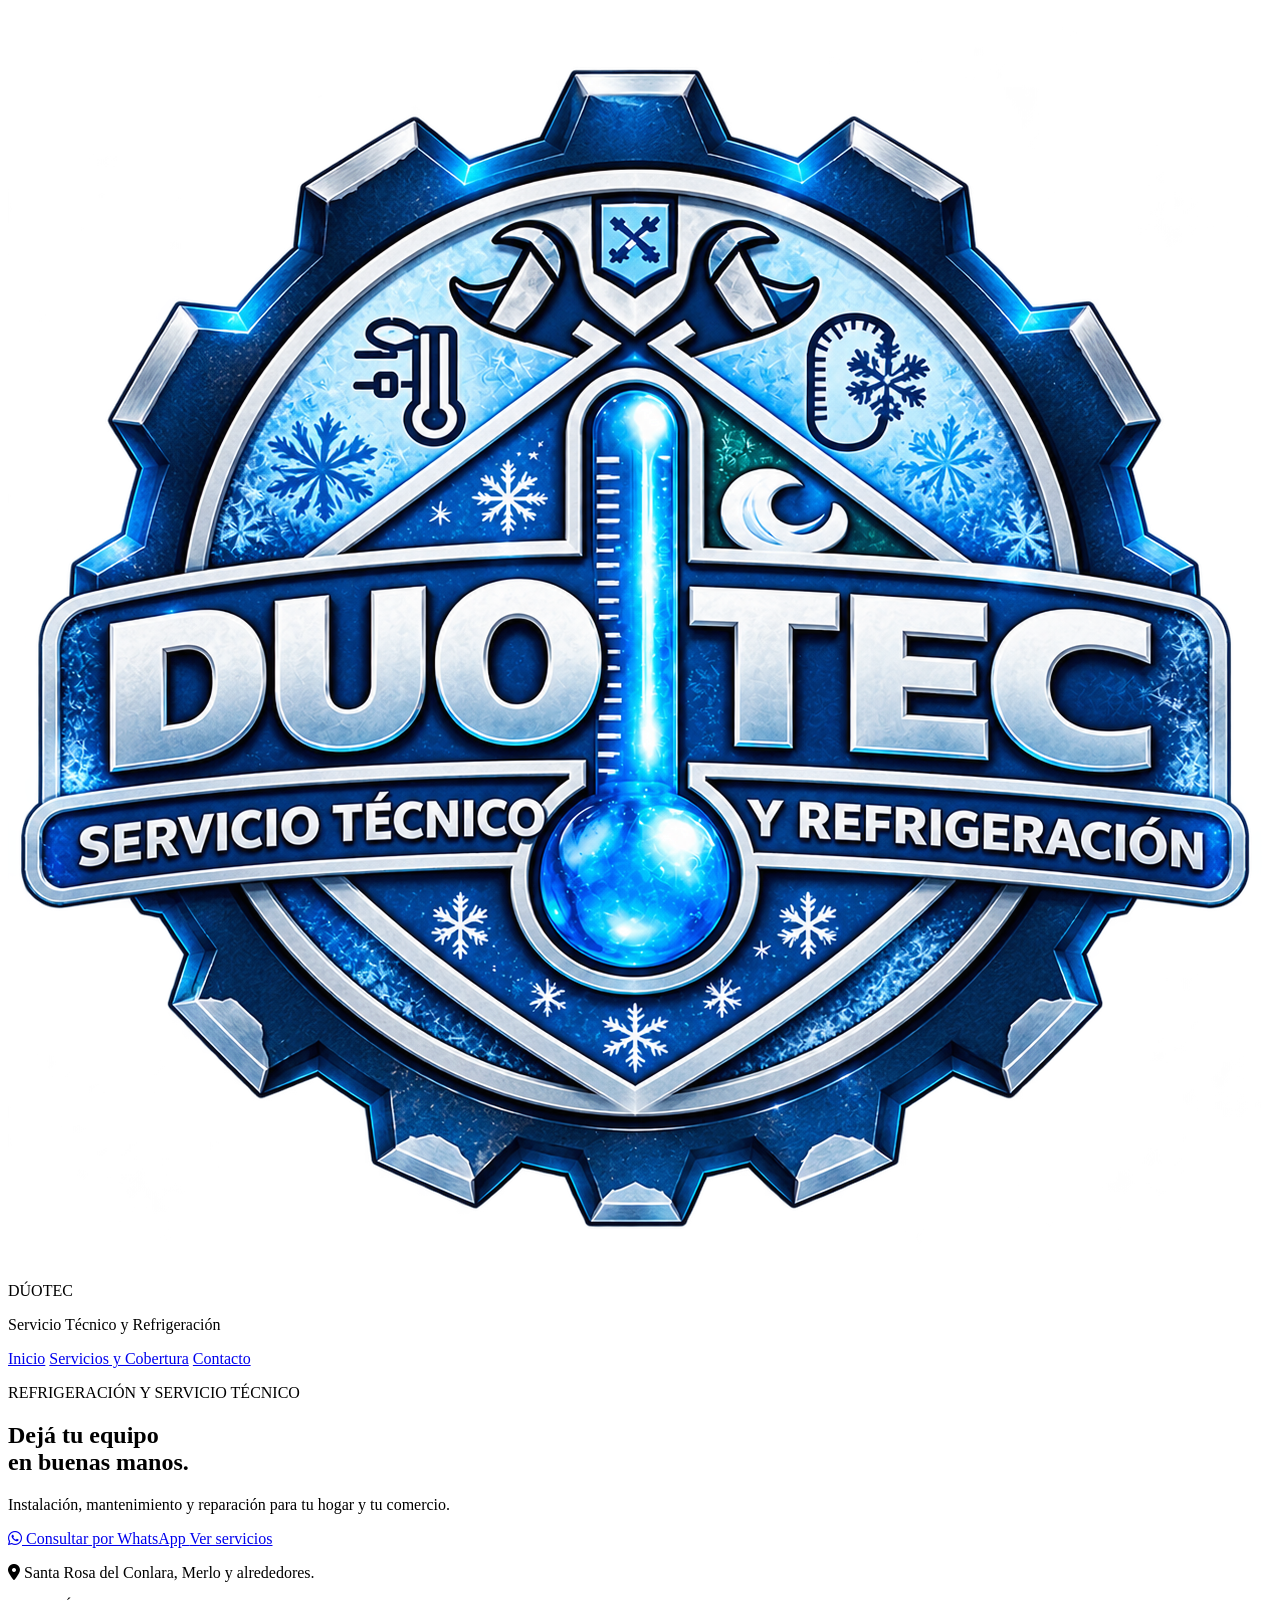
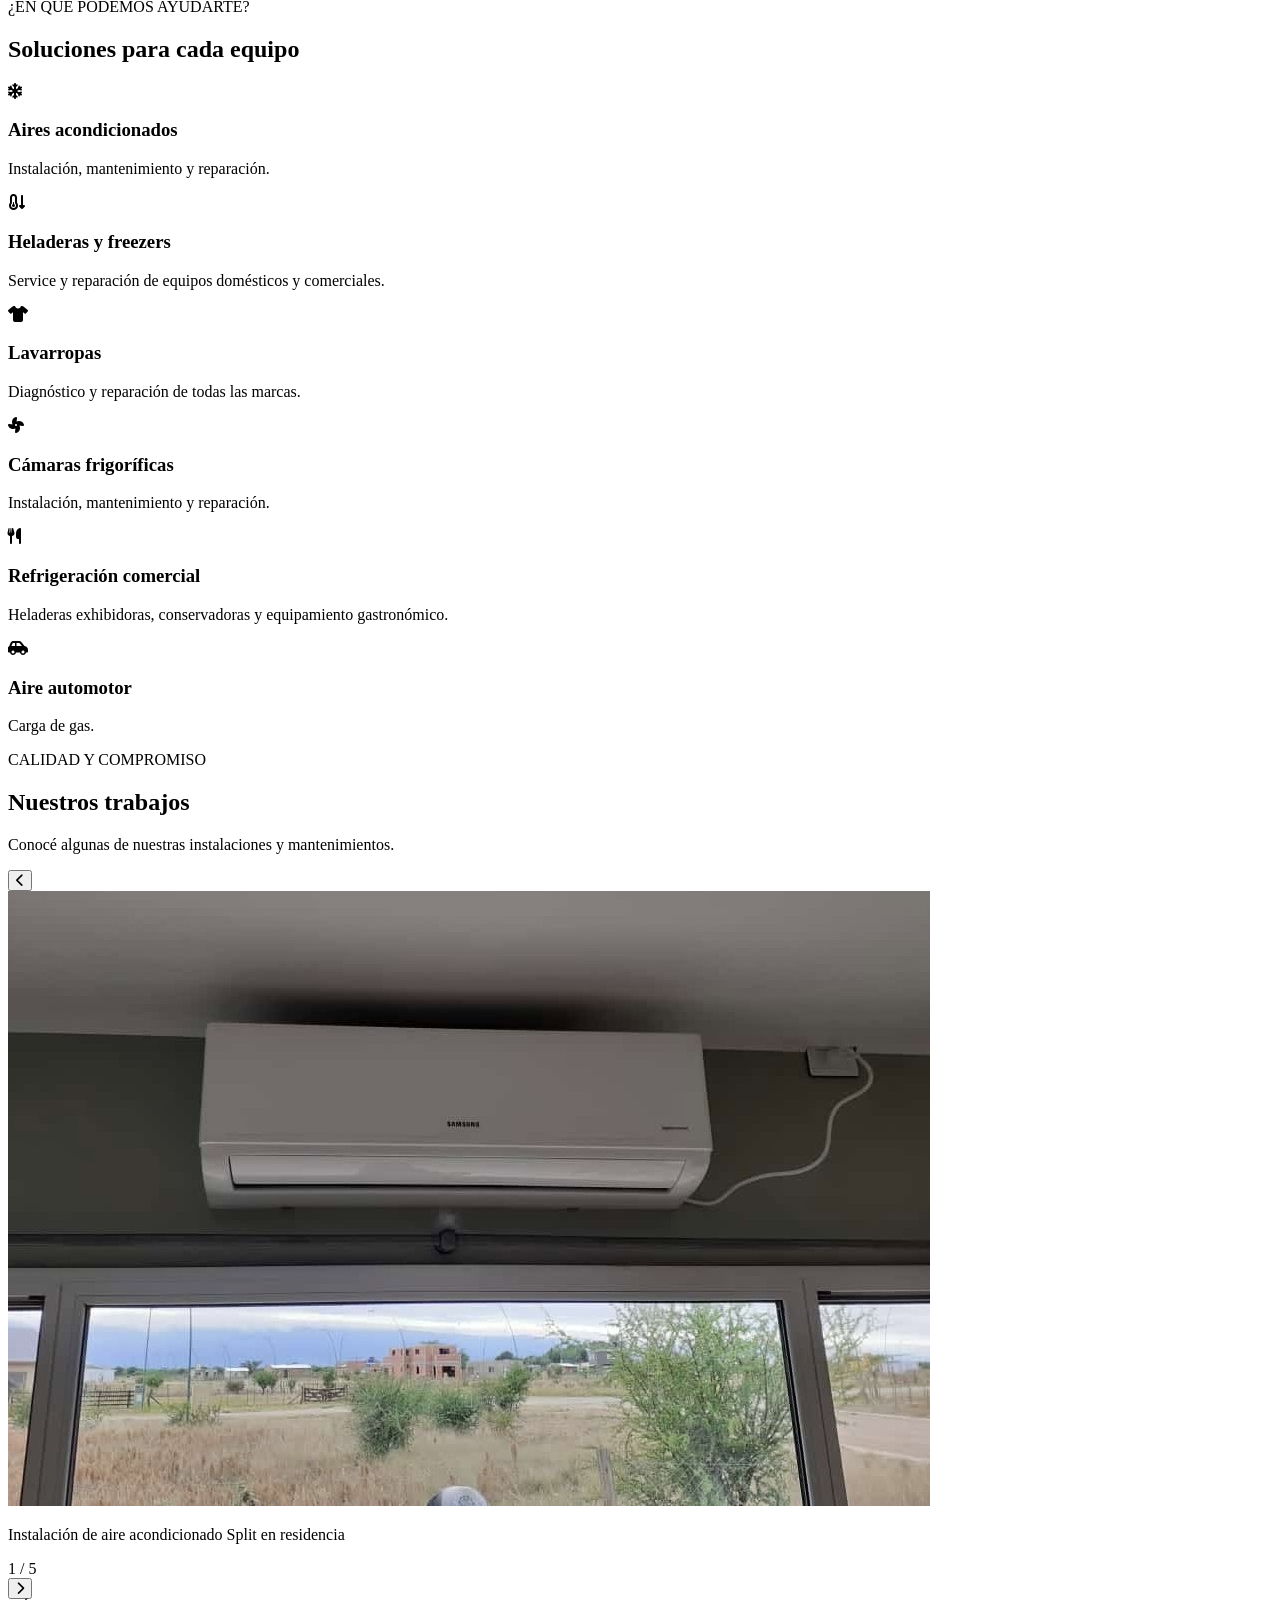
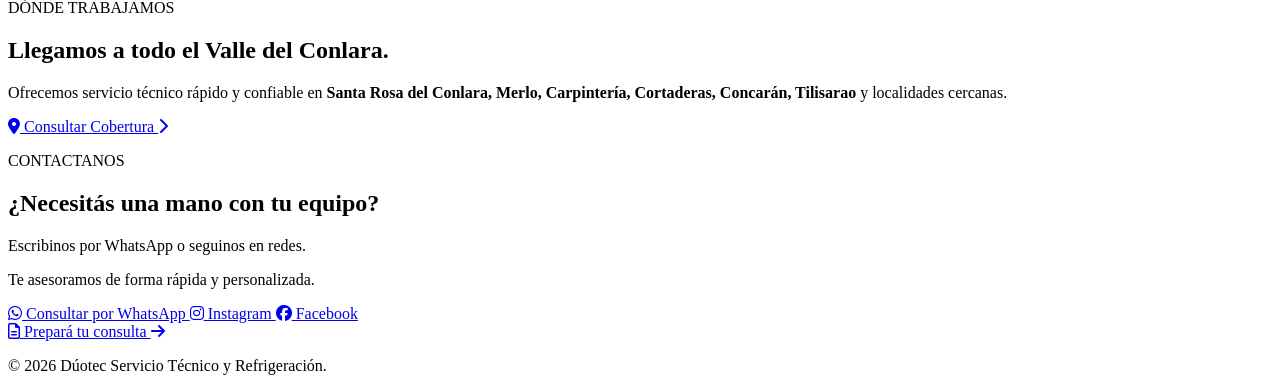
==== html/index.html @ f8a38fab "Finalizamos el css de la página de contacto.html, quedan detalles en el html e implementacion de lin" ====
<!doctype html>
<html lang="es">
  <head>
    <meta charset="UTF-8" />
    <meta name="viewport" content="width=device-width, initial-scale=1.0" />
    <title>Dúotec | Servicio Técnico y Refrigeración</title>
    <link rel="icon" type="image/png" href="../imagenes/logoSimplificado.png" />

    <link rel="preconnect" href="https://fonts.googleapis.com" />
    <link rel="preconnect" href="https://fonts.gstatic.com" crossorigin />

    <link
      href="https://fonts.googleapis.com/css2?family=Montserrat:wght@600;700&display=swap"
      rel="stylesheet"
    />

    <link rel="stylesheet" href="../CSS/estilos.css" />

    <link
      rel="stylesheet"
      href="https://cdnjs.cloudflare.com/ajax/libs/font-awesome/6.7.2/css/all.min.css"
    />
  </head>

  <body>
    <header>
      <div class="contenedorHeaderPrincipal">
        <img
          src="../imagenes/logoDuoTec.png"
          alt="Logo Dúo Tec"
          id="fotoLogo"
        />
        <div class="contenedorTitulo">
          <p class="tituloDuo">DÚOTEC</p>
          <p class="subtitulo">Servicio Técnico y Refrigeración</p>
        </div>
      </div>

      <nav class="links">
        <a href="index.html" class="activo" aria-current="page">Inicio</a>
        <a href="servicios.html">Servicios y Cobertura</a>
        <a href="contacto.html">Contacto</a>
      </nav>
    </header>

    <main>
      <section class="presentacion">
        <div class="contenedor">
          <div class="textoPresentacion">
            <p class="refSer">REFRIGERACIÓN Y SERVICIO TÉCNICO</p>
            <h1>
              Dejá tu equipo <br />
              en buenas manos.
            </h1>
            <p class="infoChica">
              Instalación, mantenimiento y reparación para tu hogar y tu
              comercio.
            </p>
          </div>

          <div class="botonesConsultas">
            <a
              href="https://wa.me/5492664207109"
              id="consultarWhatsapp"
              target="_blank"
              rel="noopener noreferrer"
              class="btnWhats"
            >
              <i class="fa-brands fa-whatsapp" aria-hidden="true"></i>
              Consultar por WhatsApp
            </a>

            <a href="servicios.html" id="verServicios">Ver servicios</a>
          </div>

          <p class="ubik">
            <i class="fa-solid fa-location-dot" aria-hidden="true"></i>
            Santa Rosa del Conlara, Merlo y alrededores.
          </p>
        </div>
      </section>

      <section class="servicios">
        <div class="textosSeccion2">
          <p class="infoChica">¿EN QUÉ PODEMOS AYUDARTE?</p>
          <h2 class="textoPrincipal">Soluciones para cada equipo</h2>
        </div>

        <div class="contenedorSoluciones">
          <div class="tarjetaServicio">
            <div class="icono">
              <i class="fa-solid fa-snowflake" aria-hidden="true"></i>
            </div>
            <h3>Aires acondicionados</h3>
            <p>Instalación, mantenimiento y reparación.</p>
          </div>

          <div class="tarjetaServicio">
            <div class="icono">
              <i
                class="fa-solid fa-temperature-arrow-down"
                aria-hidden="true"
              ></i>
            </div>
            <h3>Heladeras y freezers</h3>
            <p>Service y reparación de equipos domésticos y comerciales.</p>
          </div>

          <div class="tarjetaServicio">
            <div class="icono">
              <i class="fa-solid fa-shirt" aria-hidden="true"></i>
            </div>
            <h3>Lavarropas</h3>
            <p>Diagnóstico y reparación de todas las marcas.</p>
          </div>

          <div class="tarjetaServicio">
            <div class="icono">
              <i class="fa-solid fa-fan" aria-hidden="true"></i>
            </div>
            <h3>Cámaras frigoríficas</h3>
            <p>Instalación, mantenimiento y reparación.</p>
          </div>

          <div class="tarjetaServicio">
            <div class="icono">
              <i class="fa-solid fa-utensils" aria-hidden="true"></i>
            </div>
            <h3>Refrigeración comercial</h3>
            <p>
              Heladeras exhibidoras, conservadoras y equipamiento gastronómico.
            </p>
          </div>

          <div class="tarjetaServicio">
            <div class="icono">
              <i class="fa-solid fa-car-side" aria-hidden="true"></i>
            </div>
            <h3>Aire automotor</h3>
            <p>Carga de gas.</p>
          </div>
        </div>
      </section>

      <section class="trabajos">
        <div class="contenedorSeccion3">
          <div class="textosSeccion3">
            <p class="p1s3">CALIDAD Y COMPROMISO</p>
            <h2>Nuestros trabajos</h2>
            <p>Conocé algunas de nuestras instalaciones y mantenimientos.</p>
          </div>

          <div class="carrusel">
            <button type="button" id="anterior">
              <i class="fa-solid fa-chevron-left" aria-hidden="true"></i>
            </button>

            <div class="visorCarrusel">
              <img
                id="imagenCarrusel"
                src="../imagenes/instalacionInterior6.jpg"
                alt="Aire acondicionado Samsung instalado sobre un ventanal."
              />
              <div class="infoCarrusel">
                <p id="descripcionCarrusel">
                  Instalación de aire acondicionado Split en residencia
                </p>
                <span id="contadorCarrusel">1 / 5</span>
              </div>
            </div>

            <button type="button" id="siguiente">
              <i class="fa-solid fa-chevron-right" aria-hidden="true"></i>
            </button>
          </div>
        </div>
      </section>

      <section class="cobertura">
        <div class="contenedorSeccion4">
          <div class="textosSeccion4">
            <span class="etiquetaCobertura">DÓNDE TRABAJAMOS</span>
            <h2>Llegamos a todo el Valle del Conlara.</h2>
            <p class="descripcionCobertura">
              Ofrecemos servicio técnico rápido y confiable en
              <strong>
                Santa Rosa del Conlara, Merlo, Carpintería, Cortaderas,
                Concarán, Tilisarao
              </strong>
              y localidades cercanas.
            </p>

            <div class="bloqueBoton">
              <a href="servicios.html" class="btnVerCobertura">
                <i
                  class="fa-solid fa-location-dot"
                  id="ubiCober"
                  aria-hidden="true"
                ></i>
                Consultar Cobertura
                <i
                  class="fa-solid fa-chevron-right"
                  id="flechaCober"
                  aria-hidden="true"
                ></i>
              </a>
            </div>
          </div>
        </div>
      </section>
    </main>

    <footer>
      <div class="contenedorFooter">
        <div class="textosFooter">
          <p id="contactanos">CONTACTANOS</p>
          <h2 class="txtPadre">¿Necesitás una mano con tu equipo?</h2>
          <p class="txt">Escribinos por WhatsApp o seguinos en redes.</p>
          <p class="txt">Te asesoramos de forma rápida y personalizada.</p>
        </div>

        <div class="contenedorLinks">
          <div class="contenedorBotones">
            <a
              href="https://wa.me/5492664207109"
              id="consultarWhatsappFooter"
              target="_blank"
              rel="noopener noreferrer"
            >
              <i class="fa-brands fa-whatsapp" aria-hidden="true"></i>
              Consultar por WhatsApp
            </a>

            <a
              href="https://www.instagram.com/duotec_serv.tec.refrig/"
              target="_blank"
              rel="noopener noreferrer"
              id="consultarInsta"
            >
              <i class="fa-brands fa-instagram" aria-hidden="true"></i>
              Instagram
            </a>

            <a
              href="https://www.facebook.com/profile.php?id=100093465604196"
              target="_blank"
              rel="noopener noreferrer"
              id="consultarFace"
            >
              <i class="fa-brands fa-facebook" aria-hidden="true"></i>
              Facebook
            </a>
          </div>

          <a href="contacto.html" id="prepararConsulta">
            <i class="fa-regular fa-file-lines" aria-hidden="true"></i>
            Prepará tu consulta
            <i
              class="fa-solid fa-arrow-right"
              id="flecha"
              aria-hidden="true"
            ></i>
          </a>
        </div>
      </div>

      <div class="pieFooter">
        <p>© 2026 Dúotec Servicio Técnico y Refrigeración.</p>
      </div>
    </footer>
  </body>
</html>
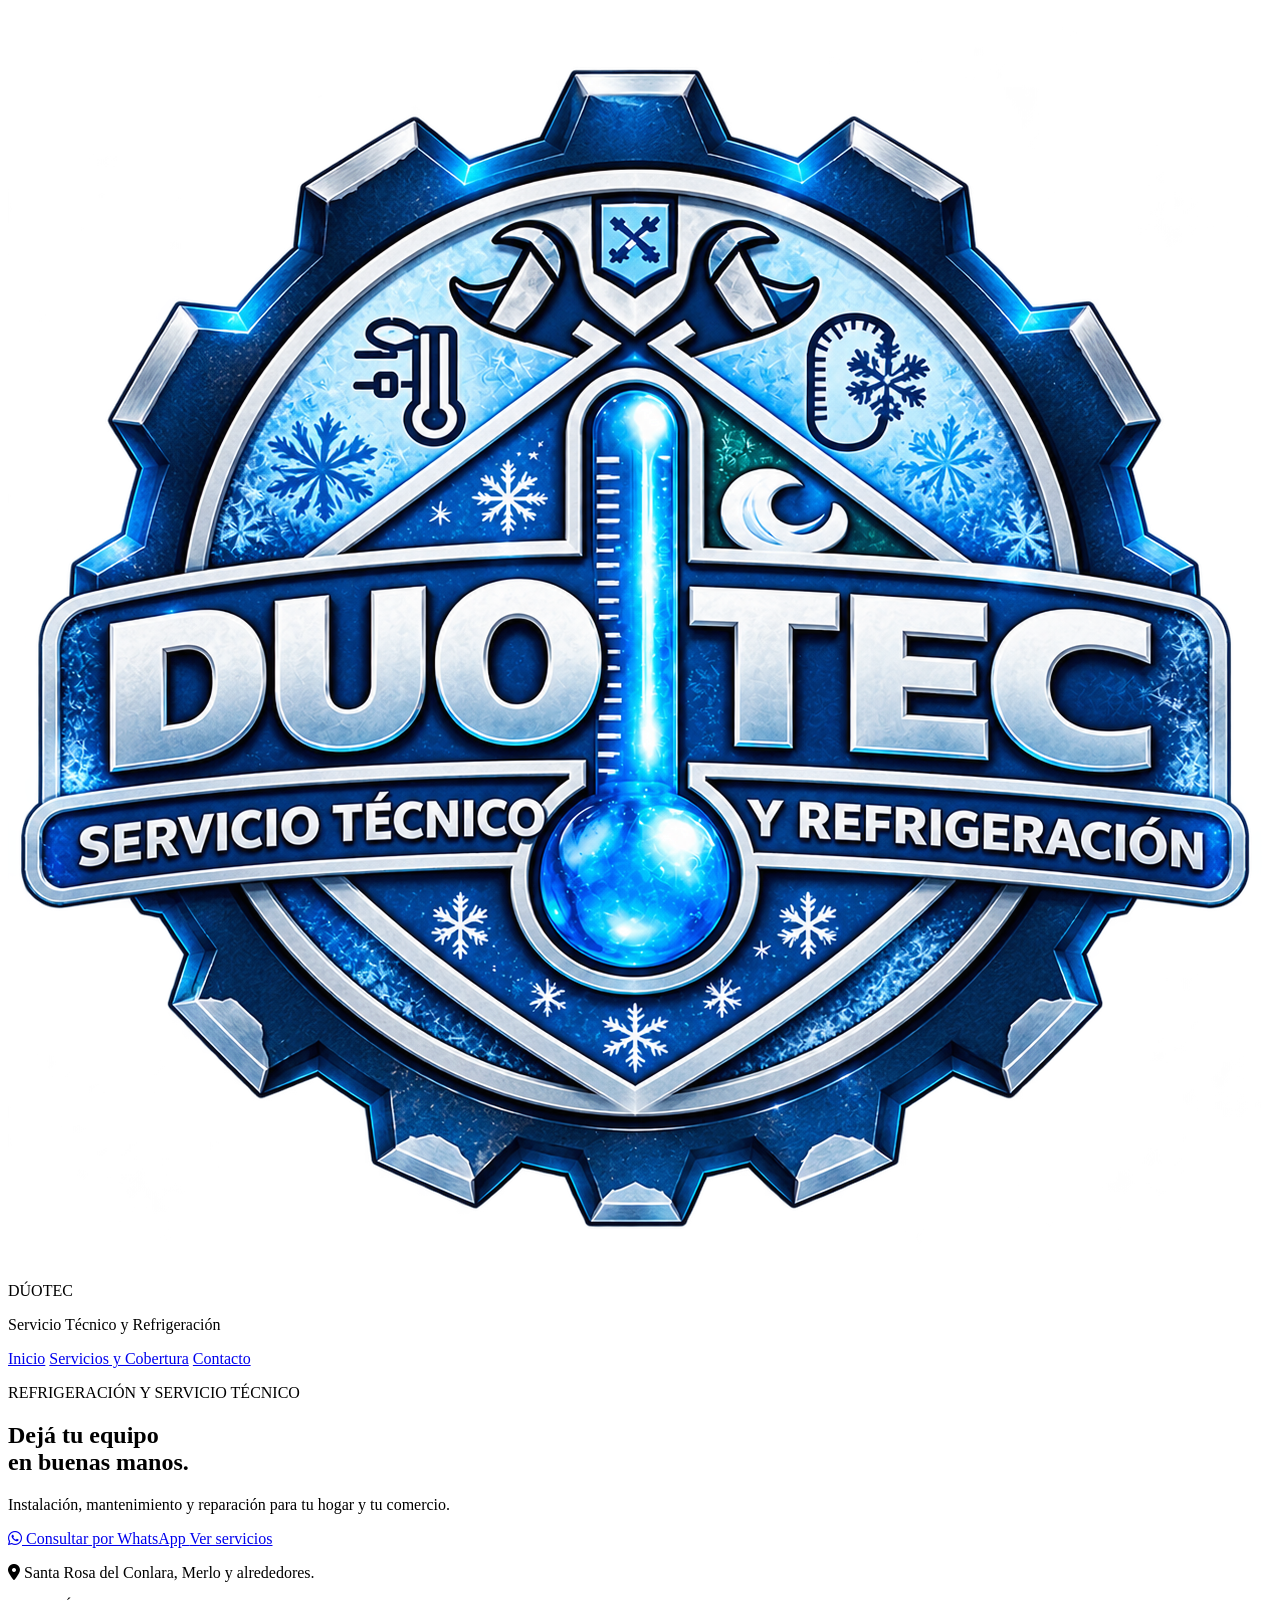
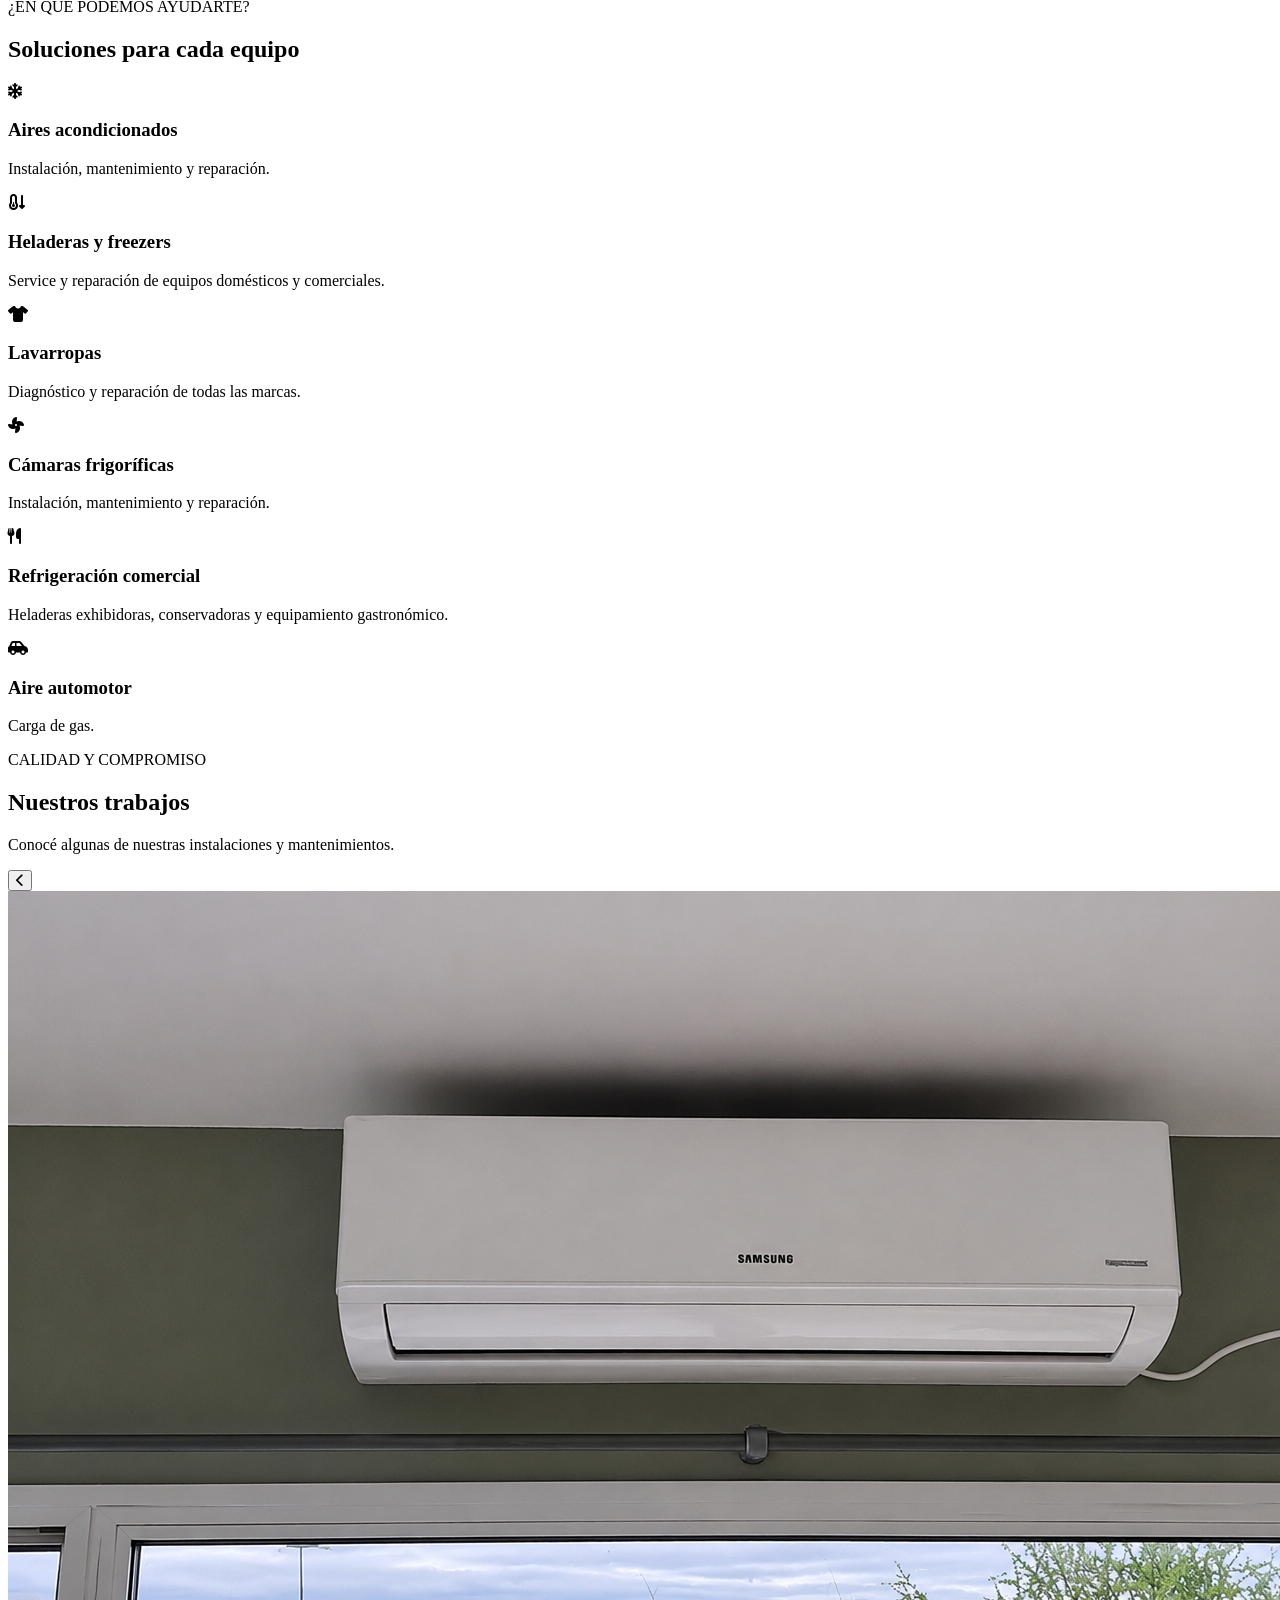
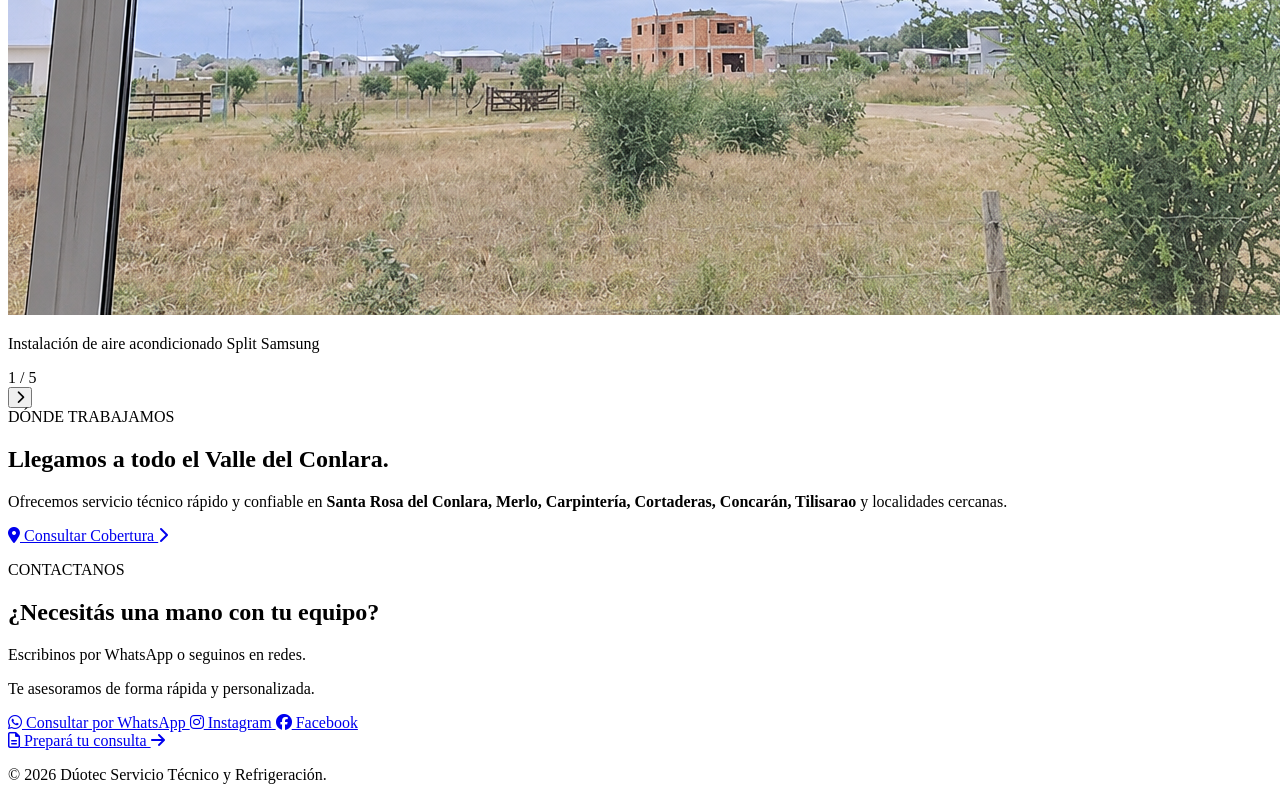
==== commit c2c579be: "Creamos js para el carrusel haciendolo funcional, aun sin transiciones y agregamos/borramos fotos pa" ====
--- a/html/index.html
+++ b/html/index.html
@@ -20,6 +20,7 @@
       rel="stylesheet"
       href="https://cdnjs.cloudflare.com/ajax/libs/font-awesome/6.7.2/css/all.min.css"
     />
+    <script src="../js/carrusel.js" defer></script>
   </head>
 
   <body>
@@ -158,7 +159,7 @@
             <div class="visorCarrusel">
               <img
                 id="imagenCarrusel"
-                src="../imagenes/instalacionInterior6.jpg"
+                src="../imagenes/carrusel1.png"
                 alt="Aire acondicionado Samsung instalado sobre un ventanal."
               />
               <div class="infoCarrusel">
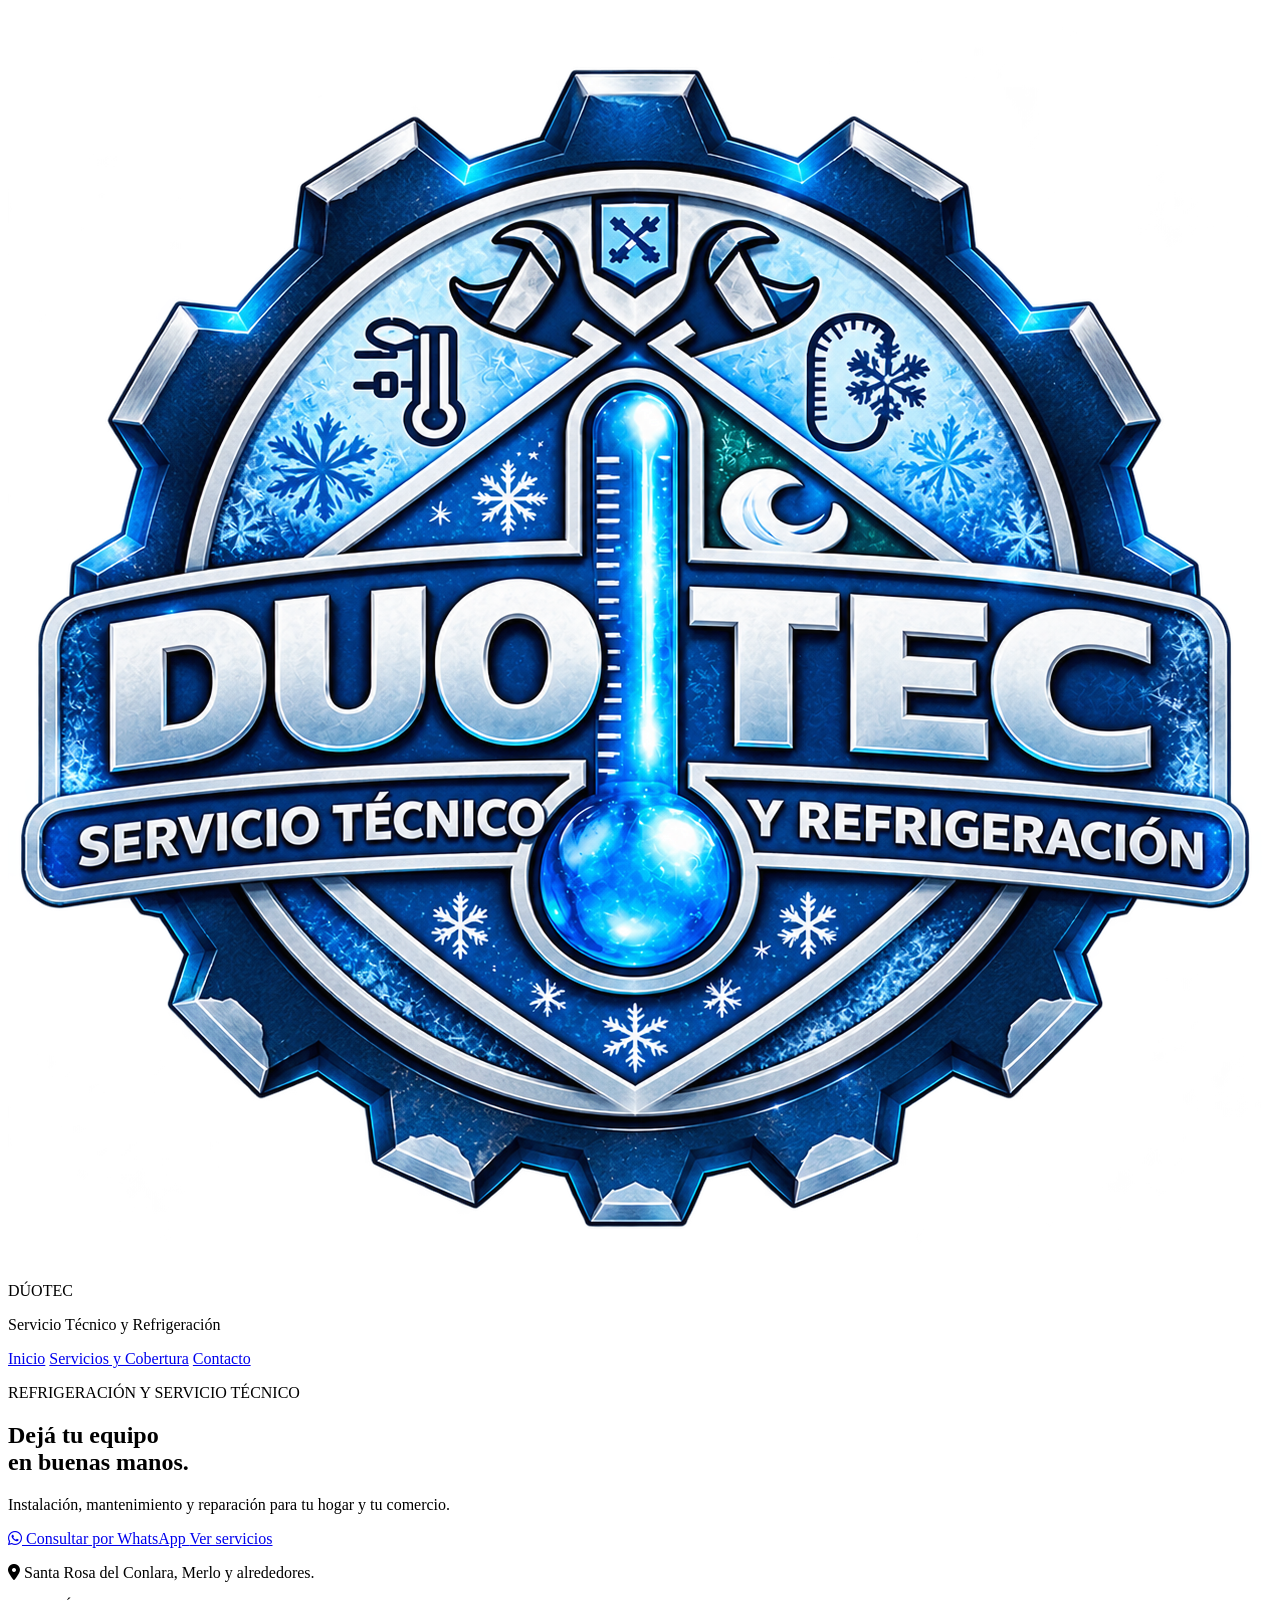
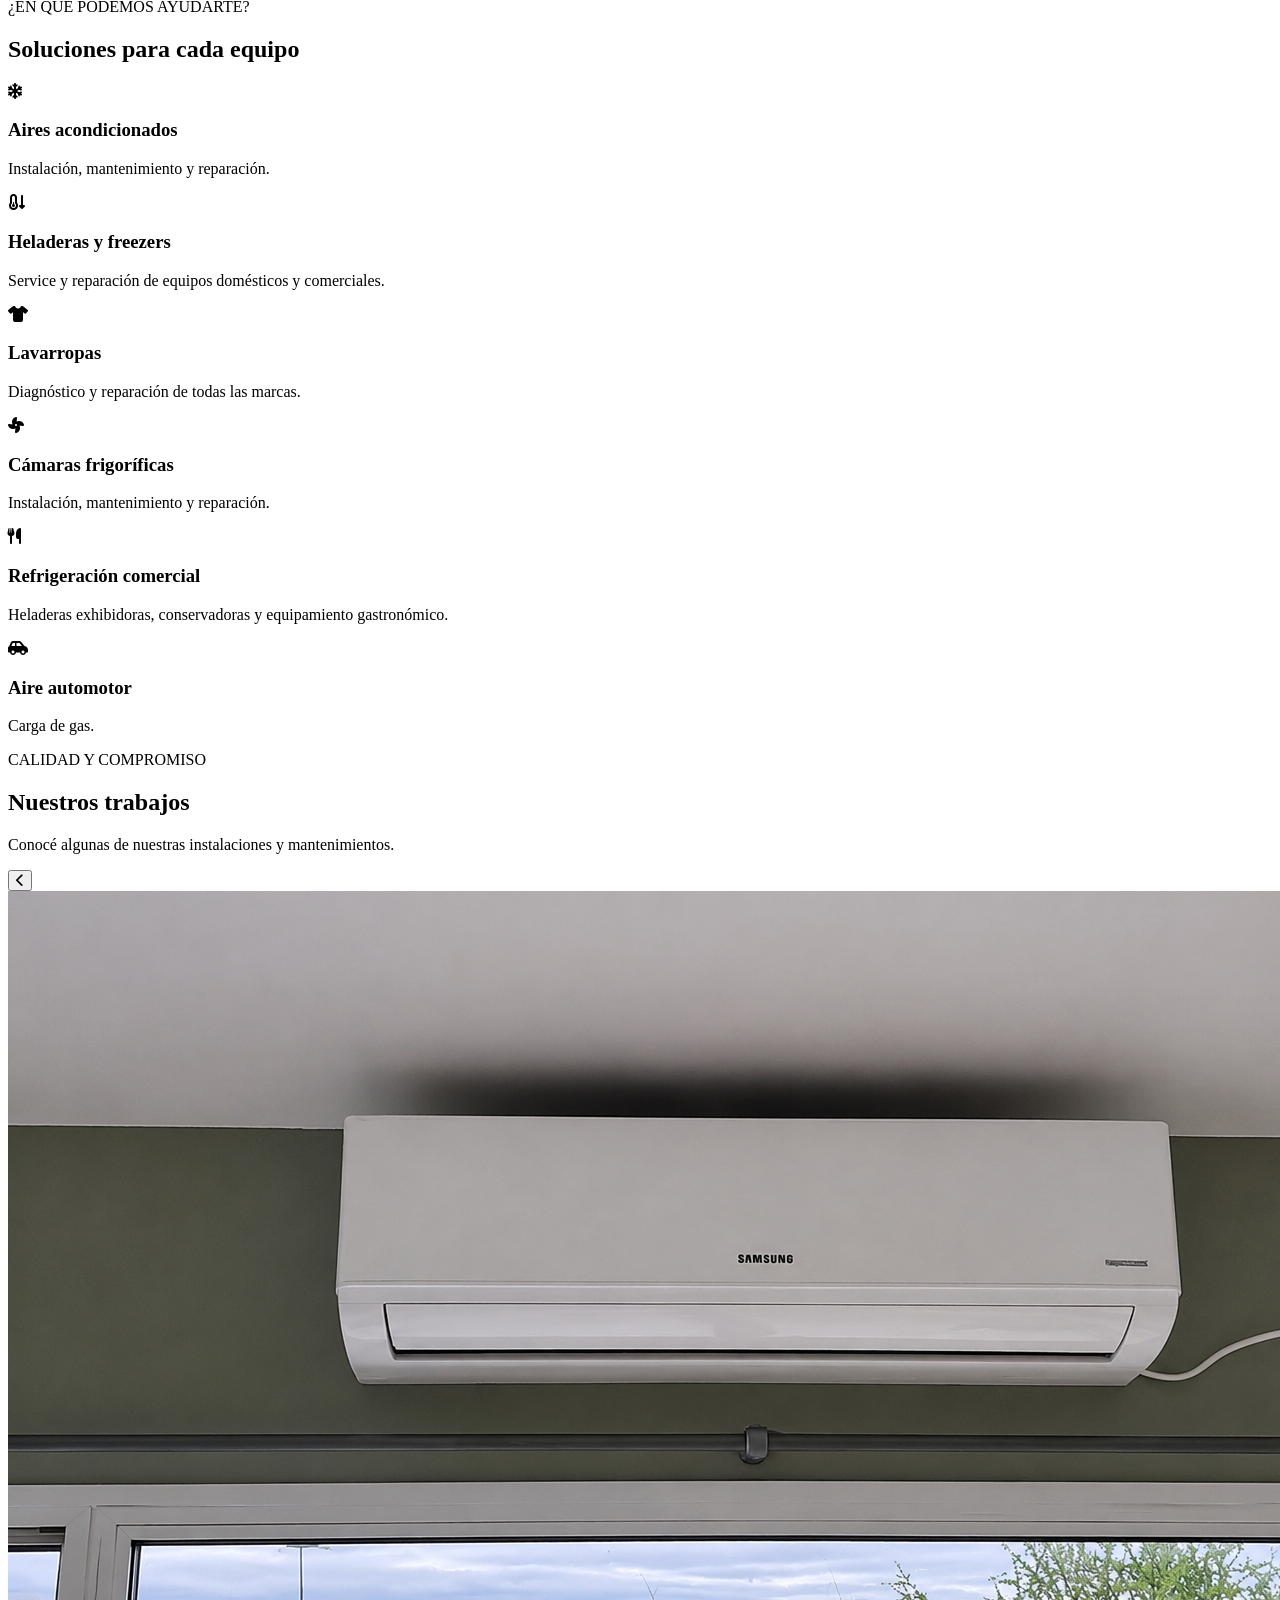
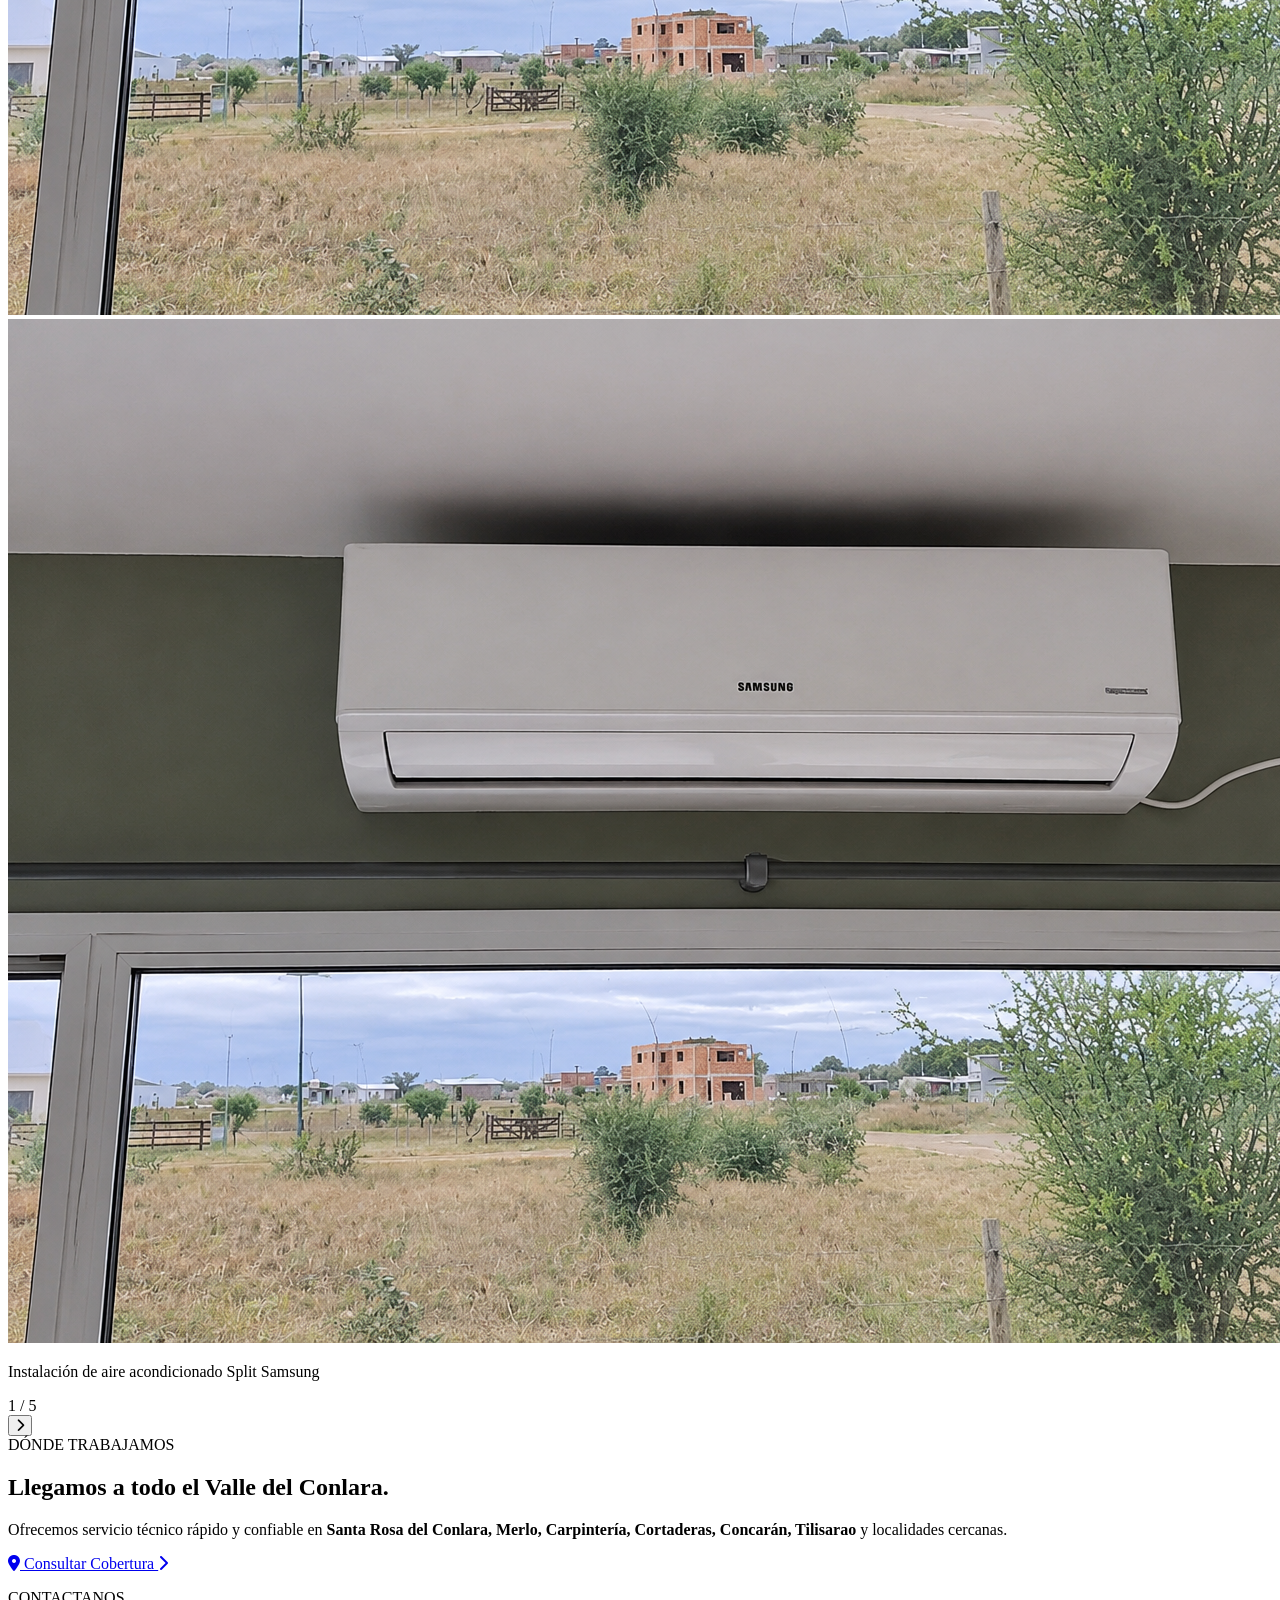
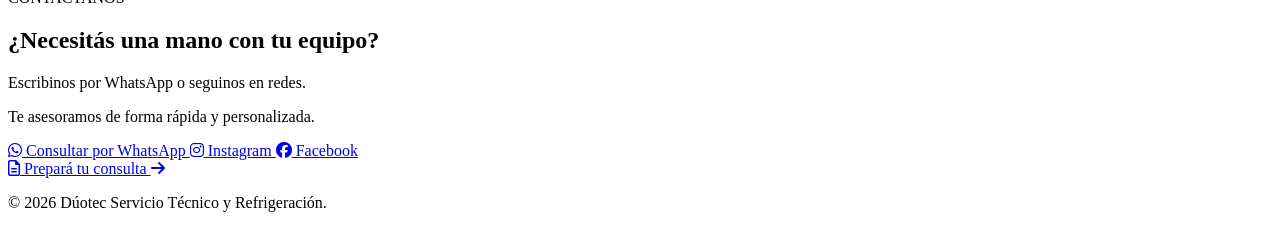
==== commit 2029a6f2: "Agregamos transiciones en imagenes y descripciones de las fotos del carrusel" ====
--- a/html/index.html
+++ b/html/index.html
@@ -157,11 +157,21 @@
             </button>
 
             <div class="visorCarrusel">
-              <img
-                id="imagenCarrusel"
-                src="../imagenes/carrusel1.png"
-                alt="Aire acondicionado Samsung instalado sobre un ventanal."
-              />
+              <div class="contenedorImagenes">
+                <img
+                  id="imagenCarrusel"
+                  src="../imagenes/carrusel1.jpg"
+                  alt="Aire acondicionado Samsung instalado sobre un ventanal."
+                  class="imagenActiva"
+                />
+
+                <img
+                  id="imagenCarruselNueva"
+                  src="../imagenes/carrusel1.jpg"
+                  alt=""
+                  aria-hidden="true"
+                />
+              </div>
               <div class="infoCarrusel">
                 <p id="descripcionCarrusel">
                   Instalación de aire acondicionado Split en residencia
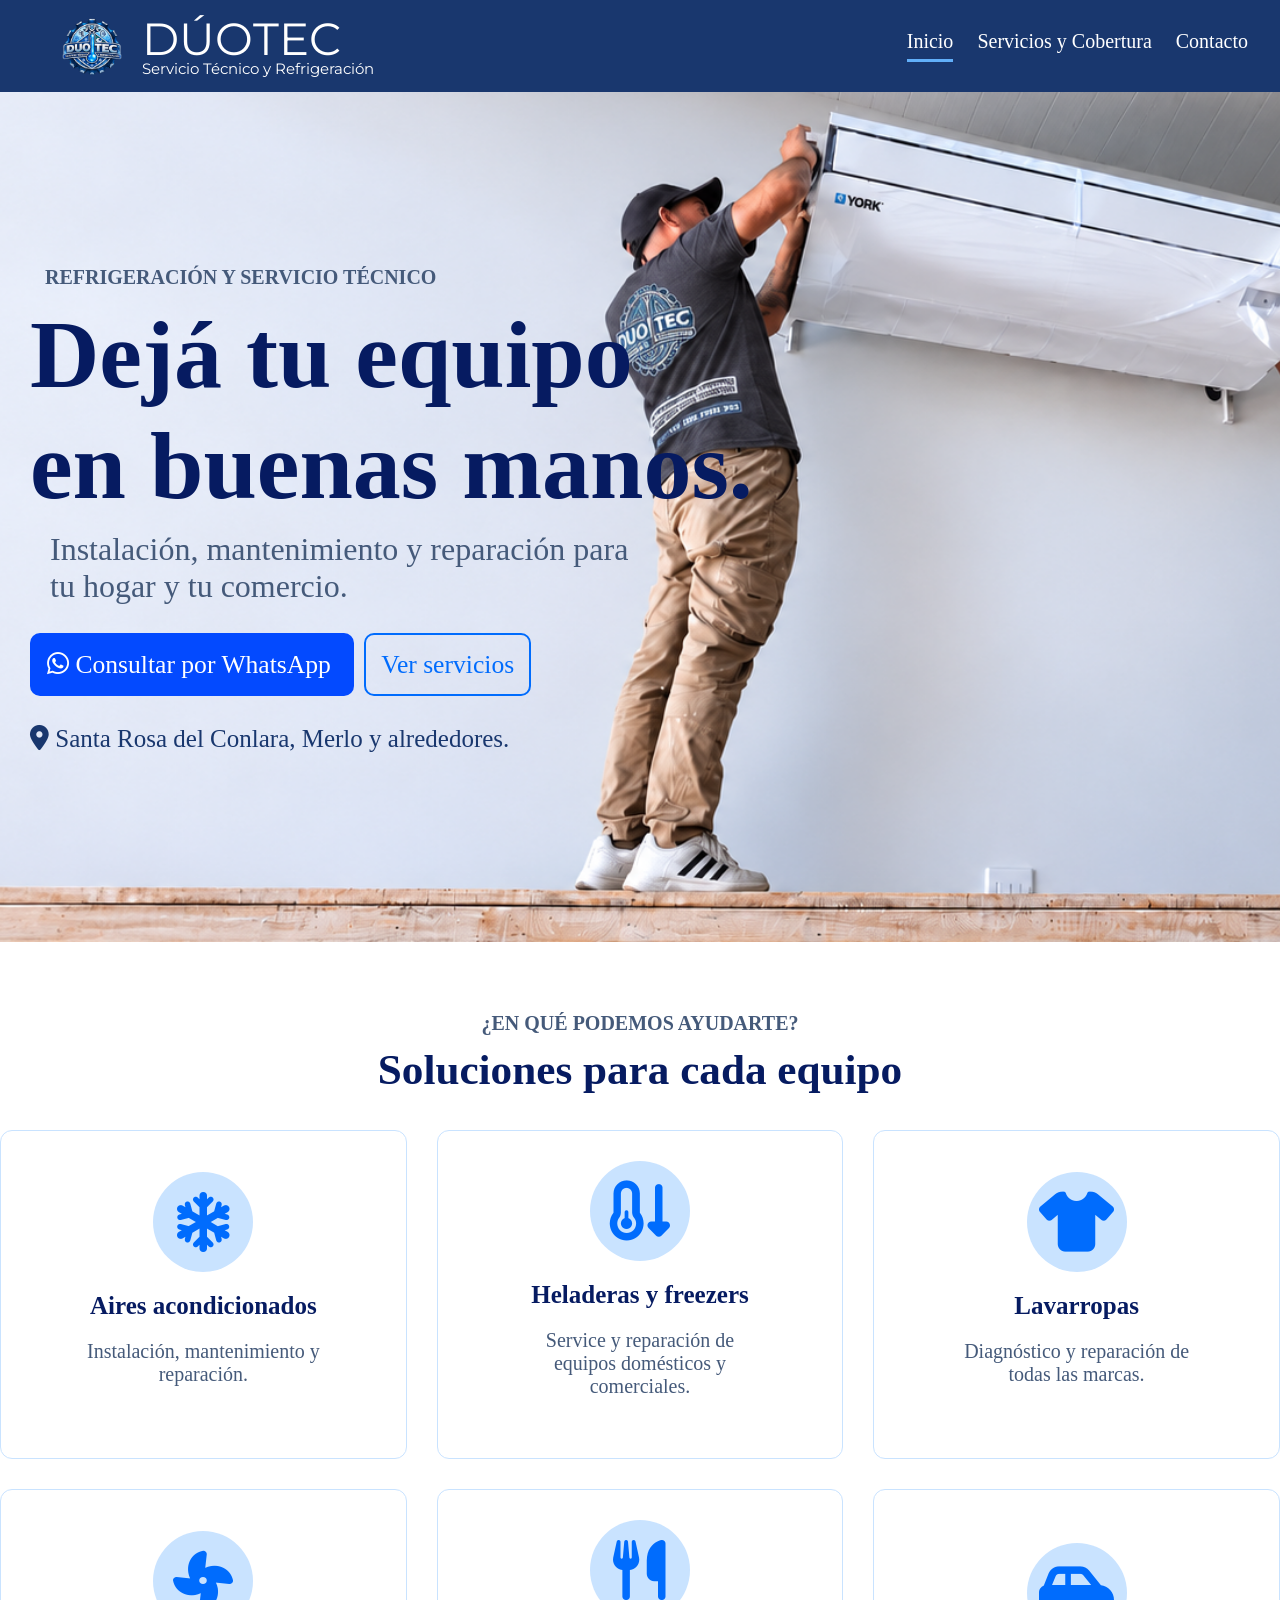
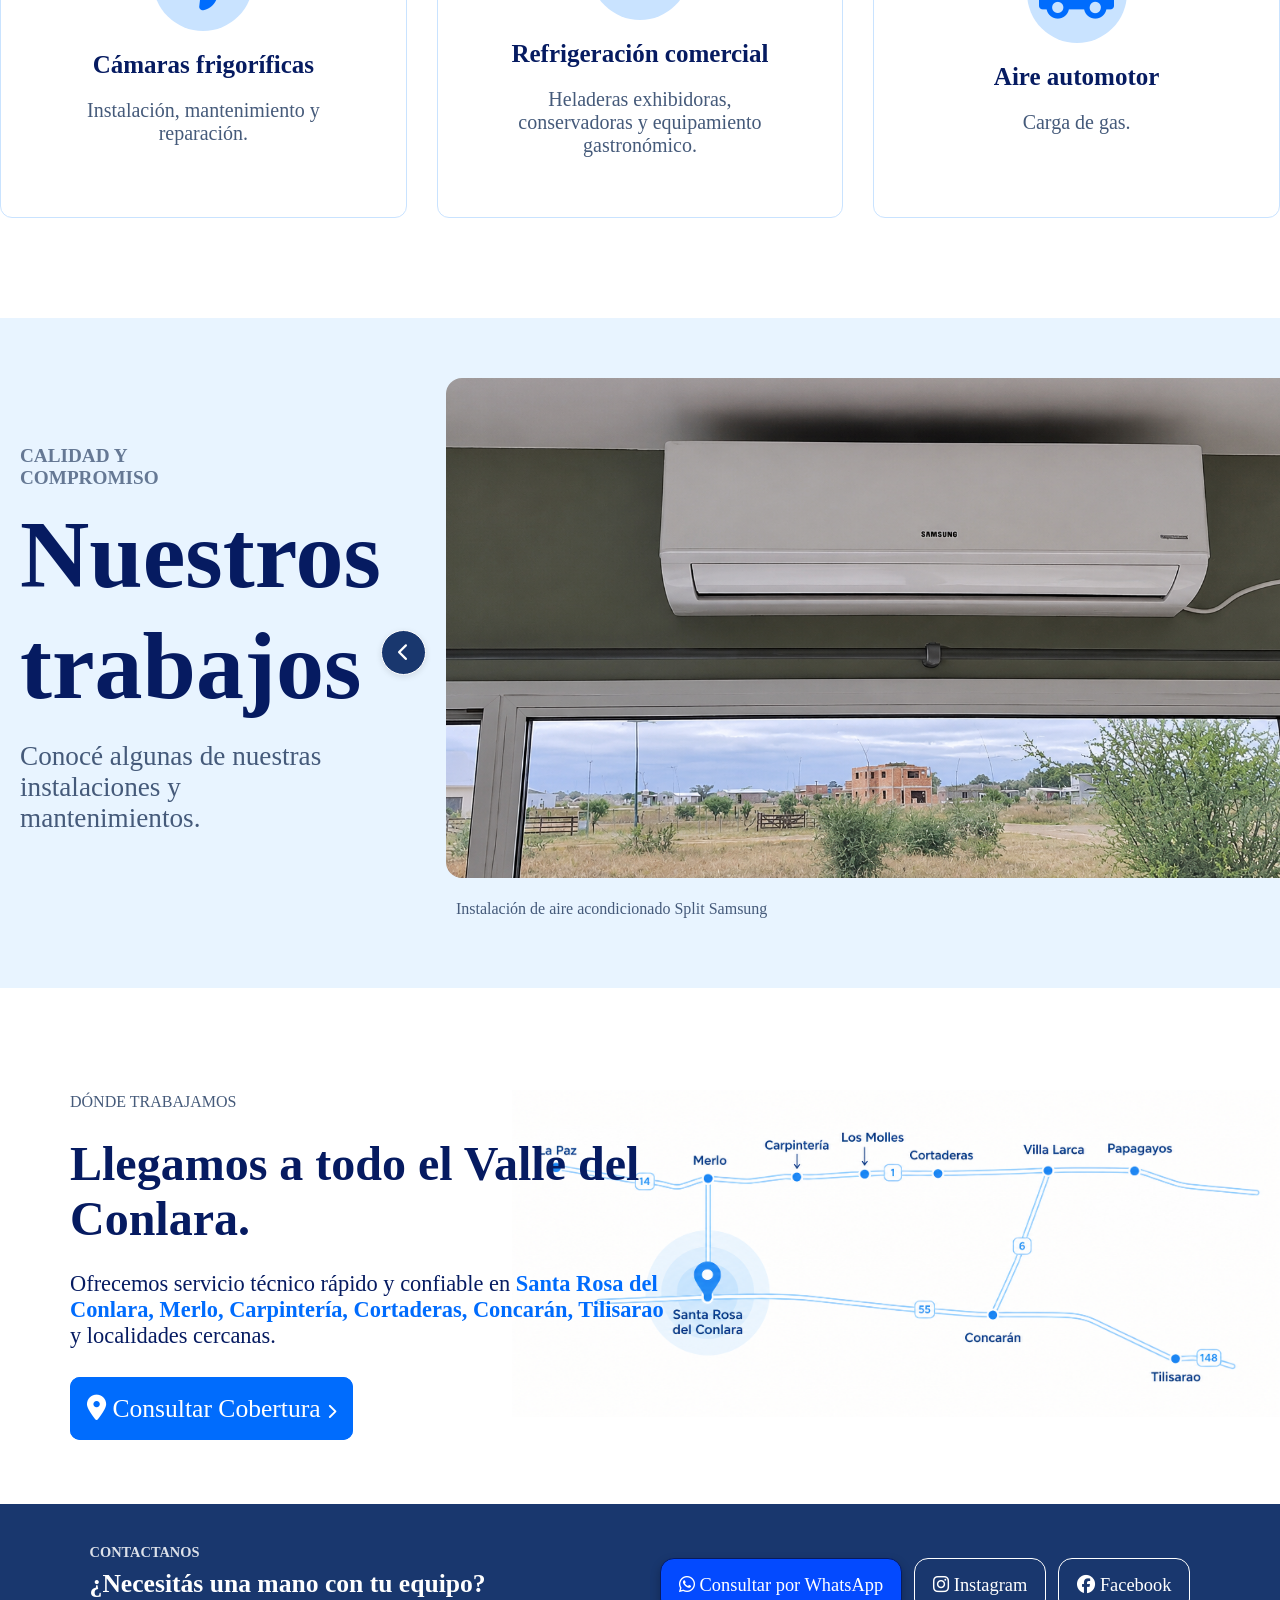
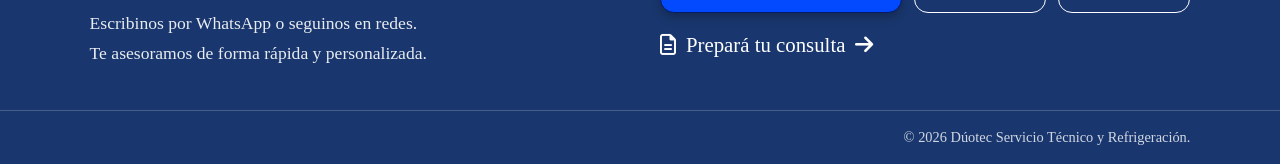
==== commit 201a2728: "corregimos rutas de recursos" ====
--- a/html/index.html
+++ b/html/index.html
@@ -14,7 +14,7 @@
       rel="stylesheet"
     />
 
-    <link rel="stylesheet" href="../CSS/estilos.css" />
+    <link rel="stylesheet" href="../css/estilos.css" />
 
     <link
       rel="stylesheet"
--- a/css/estilos.css
+++ b/css/estilos.css
@@ -0,0 +1,1728 @@
+/* declaración de variables para los colores principales */
+:root {
+    --azul-oscuro: #19376e;
+    /*Header y footer*/
+
+    --azul-titulos: #061b61;
+    /*Titulos principales*/
+
+    --azul-subtitulos: #2687d1;
+    /* Subtítulos */
+
+    --azul-botones: #006cfd;
+    /*Botones principales*/
+
+    --celeste: #17b8f8;
+    /*Detalles e indicadores*/
+
+    --texto-secundario: #455a7a;
+    /*Textos secundarios*/
+
+    --fondo-celeste: #ecf6fe;
+    /*Fondos de secciones*/
+
+    --fondo-iconos: #e8f4ff;
+    /*Fondos de íconos*/
+
+    --bordes: #c9e3ff;
+    /*Bordes de tarjetas*/
+
+    --blanco: #ffffff;
+    /*Tarjetas y fondos*/
+}
+
+body {
+    margin: 0;
+    min-height: 100vh;
+    display: flex;
+    flex-direction: column;
+    font-family: Georgia, "Times New Roman", Times, serif;
+}
+
+main {
+    flex: 1;
+}
+
+img {
+    max-width: 100%;
+    height: auto;
+}
+
+header {
+    display: flex;
+    align-items: center;
+    gap: 20px;
+    padding: 16px 32px;
+    background-color: var(--azul-oscuro);
+    color: white;
+    flex-wrap: wrap;
+    position: sticky;
+    top: 0;
+    z-index: 1000;
+}
+
+header nav {
+    display: flex;
+    margin-left: auto;
+    gap: 24px;
+}
+
+header nav a {
+    color: white;
+    text-decoration: none;
+    transition: transform 0.2s ease;
+}
+
+header nav a:hover {
+    transform: scale(1.05);
+}
+
+header nav a.activo {
+    border-bottom: 3px solid #61aff9;
+    padding-bottom: 6px;
+}
+
+header img {
+    width: 90px;
+    height: auto;
+}
+
+.contenedorHeaderPrincipal {
+    margin-left: 30px;
+    display: flex;
+    align-items: center;
+    gap: 20px;
+}
+
+#fotoLogo {
+    width: 60px;
+    height: 60px;
+    object-fit: contain;
+    align-self: center;
+    flex-shrink: 0;
+}
+
+.tituloDuo {
+    font-family: "Montserrat", sans-serif;
+    font-size: 45px;
+    line-height: 1;
+    margin: 0;
+}
+
+.subtitulo {
+    font-family: "Montserrat", sans-serif;
+    font-size: 15px;
+    line-height: 1;
+    margin: 0;
+}
+
+.links {
+    font-size: 20px;
+}
+
+p.refYServicio {
+    margin-top: 0;
+}
+
+section.presentacion {
+    margin: 0 auto;
+    background-image: url("../imagenes/FotoPrincipal.png");
+    width: 100%;
+    height: 850px;
+    background-size: cover;
+    background-position: center;
+    background-repeat: no-repeat;
+}
+
+.presentacion {
+    display: flex;
+    justify-content: center;
+    flex-direction: column;
+}
+
+.presentacion .contenedor {
+    padding: 30px;
+}
+
+p.refSer {
+    margin-left: 15px;
+    font-size: 20px;
+    margin-bottom: 10px;
+    color: var(--texto-secundario);
+    font-weight: 900;
+}
+
+.presentacion h1 {
+    color: var(--azul-titulos);
+    font-size: clamp(1rem, 15vw, 6rem);
+}
+
+.presentacion .infoChica {
+    margin-left: 20px;
+    color: var(--texto-secundario);
+    max-width: 600px;
+    font-size: clamp(1.5rem, 15vw, 2rem);
+    margin-top: 10px;
+}
+
+.textoPresentacion p,
+.textoPresentacion h1 {
+    margin-top: 10px;
+    margin-bottom: 0;
+}
+
+.botonesConsultas {
+    margin-top: 45px;
+}
+
+.botonesConsultas a {
+    font-size: 1.6rem;
+    padding: 15px;
+    border: 2.5px solid transparent;
+    border-radius: 10px;
+    text-decoration: none;
+}
+
+.btnWhats {
+    background-color: #034aff;
+    color: white;
+    margin-right: 10px;
+    border-radius: 8px;
+    font-size: 2rem;
+}
+
+#verServicios {
+    border-color: var(--azul-botones);
+    color: var(--azul-botones);
+}
+
+.ubik {
+    margin-top: 45px;
+    font-size: 25px;
+    color: var(--azul-oscuro);
+}
+
+.textosSeccion2 .infoChica {
+    font-weight: 600;
+    font-size: 20px;
+    margin-bottom: 10px;
+    color: var(--texto-secundario);
+}
+
+.textosSeccion2 h2 {
+    margin-top: 0px;
+    color: var(--azul-titulos);
+    font-size: 2.7rem;
+}
+
+.textosSeccion2 {
+    margin-top: 50px;
+    display: flex;
+    flex-direction: column;
+    align-items: center;
+    gap: 0px;
+}
+
+.contenedorSoluciones {
+    display: flex;
+    flex-wrap: wrap;
+    justify-content: center;
+    gap: 30px;
+    max-width: 1500px;
+    margin: 0 auto;
+    margin-bottom: 100px;
+}
+
+.tarjetaServicio {
+    display: flex;
+    flex-direction: column;
+    align-items: center;
+    justify-content: center;
+    background-color: var(--blanco);
+    border: 1px solid var(--bordes);
+    border-radius: 12px;
+    padding: 30px;
+    flex-basis: calc(33.33% - 20px);
+    box-sizing: border-box;
+    padding-bottom: 40px;
+    transition: transform 0.2s ease;
+}
+
+.tarjetaServicio h3 {
+    color: var(--azul-titulos);
+    font-size: 25px;
+    margin-top: 20px;
+    margin-bottom: 0px;
+}
+
+.tarjetaServicio p {
+    color: var(--texto-secundario);
+    font-size: 20px;
+    text-align: center;
+    max-width: 25ch;
+    margin-bottom: 20px;
+}
+
+.tarjetaServicio i {
+    font-size: 60px;
+    color: var(--azul-botones);
+}
+
+.tarjetaServicio:hover {
+    transform: scale(1.05);
+}
+
+.icono {
+    display: flex;
+    justify-content: center;
+    align-items: center;
+    width: 100px;
+    height: 100px;
+    background-color: var(--bordes);
+    border-radius: 50%;
+}
+
+.trabajos {
+    background-color: var(--fondo-iconos);
+    width: 100%;
+    margin-bottom: 15px;
+}
+
+.contenedorSeccion3 {
+    background-color: var(--fondo-iconos);
+    display: flex;
+    justify-content: space-between;
+    align-items: center;
+    max-width: 1800px;
+    margin: 0 auto;
+    padding: 60px 20px;
+}
+
+.textosSeccion3 {
+    display: flex;
+    flex-direction: column;
+    justify-content: center;
+}
+
+.textosSeccion3 h2 {
+    color: var(--azul-titulos);
+    max-width: 10ch;
+    font-size: 6rem;
+    margin-top: 0px;
+    margin-bottom: 10px;
+}
+
+.textosSeccion3 .p1s3 {
+    font-size: 1.2rem;
+    margin-top: 0px;
+    margin-bottom: 10px;
+    font-weight: 600;
+    opacity: 0.8;
+}
+
+.textosSeccion3 p {
+    color: var(--texto-secundario);
+    font-size: 1.7rem;
+    max-width: 25ch;
+    margin-top: 10px;
+    opacity: 1;
+}
+
+.carrusel {
+    display: flex;
+    align-items: center;
+    gap: 20px;
+}
+
+.carrusel img {
+    width: 1000px;
+    height: 500px;
+    object-fit: cover;
+    border-radius: 16px;
+    opacity: 1;
+    transition: opacity 0.3s ease;
+}
+
+.contenedorImagenes {
+    position: relative;
+    width: 1000px;
+    height: 500px;
+}
+
+.contenedorImagenes img {
+    position: absolute;
+    top: 0;
+    left: 0;
+    width: 100%;
+    height: 100%;
+    opacity: 0;
+    transition: opacity 0.7s ease;
+}
+
+.contenedorImagenes .imagenActiva {
+    opacity: 1;
+}
+
+.contenedorImagenes img {
+    transition: opacity 0.4s ease;
+}
+
+.infoCarrusel {
+    transition: opacity 0.2s ease;
+}
+
+.infoCarrusel.desvaneciendo {
+    opacity: 0.3;
+}
+
+.carrusel button {
+    background-color: var(--azul-oscuro);
+    border: 1px solid var(--blanco);
+    border-radius: 50%;
+    width: 45px;
+    height: 45px;
+    cursor: pointer;
+    font-size: 18px;
+    color: var(--blanco);
+    box-shadow: 0 2px 6px rgba(0, 0, 0, 0.1);
+    display: flex;
+    justify-content: center;
+    align-items: center;
+    transition: transform 0.2s ease;
+}
+
+.carrusel button:hover {
+    transform: scale(1.08);
+}
+
+.visorCarrusel {
+    display: flex;
+    flex-direction: column;
+    align-items: center;
+    gap: 12px;
+}
+
+.infoCarrusel {
+    display: flex;
+    justify-content: space-between;
+    align-items: center;
+    width: 100%;
+    color: var(--texto-secundario);
+    font-size: 1rem;
+}
+
+.infoCarrusel p {
+    margin: 10px;
+    font-size: 1rem;
+}
+
+#contadorCarrusel {
+    font-weight: 600;
+    color: var(--azul-oscuro);
+}
+
+.cobertura {
+    background-color: var(--blanco);
+    background-image: url("../imagenes/localidadesInicio.png");
+    background-repeat: no-repeat;
+    background-position: center right;
+    background-size: 60%;
+    width: auto;
+}
+
+.contenedorSeccion4 {
+    max-width: 1200px;
+    margin-left: 50px;
+    padding: 80px 20px;
+    display: flex;
+    align-items: center;
+}
+
+.textosSeccion4 {
+    max-width: 600px;
+    display: flex;
+    flex-direction: column;
+    align-items: flex-start;
+}
+
+.etiquetaCobertura {
+    color: var(--texto-secundario);
+    font-size: 1rem;
+    max-width: 25ch;
+    margin-top: 10px;
+    opacity: 1;
+    margin-bottom: 10px;
+}
+
+.contenedorSeccion4 h2 {
+    color: var(--azul-titulos);
+    font-size: 3rem;
+    margin-top: 15px;
+    margin-bottom: 10px;
+}
+
+.descripcionCobertura {
+    color: var(--azul-titulos);
+    font-size: 1.4rem;
+    margin-top: 15px;
+    opacity: 1;
+    margin-bottom: 45px;
+}
+
+.descripcionCobertura strong {
+    color: var(--azul-botones);
+}
+
+.bloqueBoton a {
+    margin-top: 45px;
+    font-size: 1.6rem;
+    padding: 15px;
+    border: 2.5px solid var(--azul-botones);
+    border-radius: 10px;
+    text-decoration: none;
+}
+
+.btnVerCobertura {
+    border-color: var(--azul-oscuro);
+    color: var(--blanco);
+    background-color: var(--azul-botones);
+}
+
+.btnVerCobertura #flechaCober {
+    transition: 0.2s ease;
+}
+
+.btnVerCobertura:hover #flechaCober {
+    transform: scale(1.09) translateX(3px);
+}
+
+#flechaCober {
+    font-size: 15px;
+}
+
+.contenedorFooter {
+    margin-top: 0px;
+    background-color: var(--azul-oscuro);
+    color: var(--blanco);
+
+    display: flex;
+    justify-content: space-between;
+    align-items: center;
+    gap: 40px;
+
+    padding: 40px 7%;
+}
+
+.textosFooter {
+    display: flex;
+    flex-direction: column;
+    align-items: flex-start;
+    gap: 0;
+    margin-left: 0;
+    transform: none;
+    flex: 1;
+    min-width: 0;
+}
+
+.textosFooter p#contactanos {
+    margin: 0 0 8px;
+    color: var(--blanco);
+    opacity: 0.85;
+    font-size: 0.9rem;
+    font-weight: 700;
+}
+
+.txtPadre {
+    margin: 0 0 10px;
+    font-size: clamp(1.5rem, 2vw, 2.2rem);
+    line-height: 1.2;
+}
+
+.txt {
+    font-size: 1.1rem;
+    line-height: 1.5;
+    margin: 0 0 4px;
+    opacity: 0.9;
+}
+
+.contenedorLinks {
+    display: flex;
+    flex-direction: column;
+    justify-content: center;
+    align-items: flex-start;
+    gap: 20px;
+    flex-shrink: 0;
+}
+
+.contenedorBotones {
+    display: flex;
+    flex-wrap: wrap;
+    gap: 12px;
+}
+
+.contenedorFooter a {
+    text-decoration: none;
+}
+
+#consultarWhatsappFooter {
+    padding: 16px 18px;
+    font-size: 1.15rem;
+    border: 1px solid var(--azul-titulos);
+    border-radius: 15px;
+    background-color: #034aff;
+    color: white;
+    border-radius: 14px;
+    box-shadow: 0 4px 10px rgba(0, 0, 0, 0.25);
+    transition: all 0.2s ease;
+}
+
+#consultarWhatsappFooter:hover {
+    transform: translateY(-2px);
+    box-shadow: 0 6px 15px rgba(0, 0, 0, 0.4);
+    background-color: #0056cc;
+}
+
+#consultarInsta,
+#consultarFace {
+    padding: 16px 18px;
+    font-size: 1.15rem;
+    color: var(--blanco);
+    border: 1px solid var(--blanco);
+    border-radius: 14px;
+    transition: all 0.2s ease;
+}
+
+#consultarInsta:hover,
+#consultarFace:hover {
+    transform: translateY(-2px);
+    background-color: rgba(255, 255, 255, 0.1);
+    border-color: var(--celeste);
+}
+
+#prepararConsulta {
+    display: inline-flex;
+    align-items: center;
+    gap: 10px;
+    color: var(--blanco);
+    font-size: 1.3rem;
+    text-decoration: none;
+}
+
+#flecha {
+    transition: transform 0.2s ease;
+}
+
+#prepararConsulta:hover #flecha {
+    transform: scale(1.2) translateX(5px);
+}
+
+.pieFooter {
+    background-color: var(--azul-oscuro);
+    color: var(--blanco);
+    border-top: 1px solid rgba(255, 255, 255, 0.2);
+    padding: 18px 7%;
+    text-align: right;
+}
+
+.pieFooter p {
+    margin: 0;
+    font-size: 0.9rem;
+    opacity: 0.8;
+}
+
+/* ========================================= */
+/*         SERVICIOS Y COBERTURA       */
+/* ========================================= */
+
+.hero-servicios {
+    display: flex;
+    flex-direction: column;
+    align-items: center;
+    justify-content: center;
+    min-height: calc(100vh - 112px);
+    padding: 30px 5%;
+    gap: 25px;
+    box-sizing: border-box;
+}
+
+.tituloMarca {
+    display: flex;
+    align-items: center;
+    justify-content: center;
+    gap: 25px;
+    width: 100%;
+
+    margin-top: 20px;
+    margin-bottom: 50px;
+
+    font-family: "Montserrat", sans-serif;
+    font-size: 5rem;
+    font-weight: 900;
+    letter-spacing: 8px;
+    color: var(--azul-titulos);
+    text-transform: uppercase;
+    line-height: 1;
+}
+
+.tituloMarca::before,
+.tituloMarca::after {
+    content: "";
+    flex: 1;
+    height: 2px;
+}
+
+.tituloMarca::before {
+    background: linear-gradient(to left, var(--azul-oscuro), transparent);
+}
+
+.tituloMarca::after {
+    background: linear-gradient(to right, var(--azul-oscuro), transparent);
+}
+
+.contenido-hero {
+    display: flex;
+    justify-content: space-between;
+    align-items: center;
+    gap: 40px;
+    width: 100%;
+}
+
+.img-lateral {
+    width: 500px;
+    height: 500px;
+    object-fit: cover;
+    border: 12px;
+    box-shadow: 0 4px 15px rgba(6, 27, 97, 0.1);
+    transition: transform 0.3s ease;
+    border-radius: 12px;
+}
+
+.img-lateral:hover {
+    transform: scale(1.03);
+}
+
+.contenido-central {
+    display: flex;
+    flex-direction: column;
+    align-items: center;
+    text-align: center;
+    flex: 1;
+    justify-content: flex-start;
+    padding-top: 0;
+    margin-top: 0;
+}
+
+.textos h1 {
+    color: var(--azul-titulos);
+    font-size: 3.5rem;
+    line-height: 1.25;
+    margin: 0 0 25px;
+    text-align: center;
+}
+
+#azulcito {
+    margin-top: 0px;
+    margin-bottom: 20px;
+    color: var(--azul-subtitulos);
+}
+
+.textos p {
+    color: var(--texto-secundario);
+    font-size: 1.5rem;
+    max-width: 600px;
+    margin: 0 auto 30px;
+    text-align: start;
+}
+
+.iconos-beneficios {
+    display: flex;
+    justify-content: center;
+    gap: 30px;
+    margin-top: 10px;
+}
+
+.item-beneficio {
+    display: flex;
+    align-items: center;
+    gap: 18px;
+    color: var(--texto-secundario);
+    font-size: 20px;
+}
+
+.item-beneficio i {
+    color: var(--azul-botones);
+    font-size: 24px;
+    flex-shrink: 0;
+    transition: transform 0.2s ease;
+}
+
+.item-beneficio:hover i {
+    transform: scale(1.08);
+}
+
+.item-beneficio span {
+    text-align: left;
+    display: block;
+    line-height: 1.3;
+}
+
+.serviciosLista {
+    background-color: var(--blanco);
+    padding: 25px 5% 35px;
+    margin-top: 0;
+}
+
+.contenedorServiciosLista {
+    max-width: 1500px;
+    margin: 0 auto;
+    min-height: 700px;
+}
+
+.textosServicios {
+    text-align: center;
+    margin-bottom: 30px;
+}
+
+.textosServicios h1 {
+    color: var(--azul-titulos);
+    font-family: "Montserrat", sans-serif;
+    font-size: 2.5rem;
+    margin: 0 0 8px;
+}
+
+.textosServicios p {
+    color: var(--texto-secundario);
+    font-size: 1.5rem;
+    margin: 0;
+}
+
+.tarjetas {
+    display: grid;
+    grid-template-columns: 1fr 2fr;
+    gap: 15px;
+    align-items: stretch;
+    min-height: 520px;
+}
+
+.tarjetaAire {
+    min-width: 0;
+    display: flex;
+    background:
+        linear-gradient(90deg, rgba(6, 27, 97, 0.88), rgba(6, 27, 97, 0.15)),
+        url("../imagenes/instalaciónExterior1.jpg") center / cover no-repeat;
+    border: 1px solid var(--bordes);
+    border-radius: 12px;
+    overflow: hidden;
+    box-shadow: 0 3px 8px rgba(6, 27, 97, 0.12);
+}
+
+.tarjetaAire {
+    transition:
+        transform 0.3s ease,
+        box-shadow 0.3s ease;
+}
+
+.tarjetaAire:hover {
+    transform: translateY(-5px);
+    box-shadow: 0 8px 20px rgba(6, 27, 97, 0.2);
+}
+
+.tarjetaPrincipal {
+    display: flex;
+    flex-direction: column;
+    justify-content: center;
+    align-items: flex-start;
+    padding: 35px;
+    color: var(--blanco);
+}
+
+.tarjetaPrincipal i {
+    display: flex;
+    align-items: center;
+    justify-content: center;
+    width: 48px;
+    height: 48px;
+    border-radius: 50%;
+    background-color: var(--fondo-iconos);
+    color: var(--azul-oscuro);
+    font-size: 25px;
+    margin-bottom: 12px;
+}
+
+.tarjetaPrincipal h2 {
+    font-family: "Montserrat", sans-serif;
+    font-size: 1.8rem;
+    line-height: 1.2;
+    margin: 0 0 10px;
+}
+
+.tarjetaPrincipal p {
+    font-size: 1.4rem;
+    line-height: 1.5;
+    margin: 0;
+}
+
+.tarjetasGenerales {
+    display: grid;
+    grid-template-columns: repeat(6, minmax(0, 1fr));
+    grid-template-rows: repeat(2, minmax(0, 1fr));
+    gap: 12px;
+    min-width: 0;
+}
+
+.tarjetaGeneral {
+    grid-column: span 3;
+    min-width: 0;
+    padding: 30px;
+    display: flex;
+    flex-direction: column;
+    align-items: flex-start;
+    justify-content: flex-start;
+    background-color: var(--blanco);
+    border: 1px solid var(--bordes);
+    border-radius: 12px;
+    box-shadow: 0 3px 8px rgba(6, 27, 97, 0.1);
+    transition:
+        transform 0.2s ease,
+        box-shadow 0.2s ease;
+}
+
+.tarjetaGeneral:nth-child(n + 3) {
+    grid-column: span 2;
+}
+
+.tarjetaGeneral:hover {
+    transform: translateY(-3px);
+    box-shadow: 0 5px 12px rgba(6, 27, 97, 0.15);
+}
+
+.tarjetaGeneral i {
+    display: flex;
+    align-items: center;
+    justify-content: center;
+    width: 48px;
+    height: 48px;
+    font-size: 24px;
+    margin-bottom: 12px;
+    border-radius: 50%;
+    background-color: var(--fondo-iconos);
+    color: var(--azul-oscuro);
+}
+
+.tarjetaGeneral h1 {
+    font-family: "Montserrat", sans-serif;
+    color: var(--azul-titulos);
+    font-size: 1.4rem;
+    line-height: 1.2;
+    margin: 0 0 8px;
+}
+
+.tarjetaGeneral p {
+    color: var(--texto-secundario);
+    font-size: 1.1rem;
+    line-height: 1.4;
+    margin: 0;
+}
+
+.contenedorLoc {
+    display: grid;
+    grid-template-columns: 2fr 3fr;
+    align-items: stretch;
+    min-height: 650px;
+    background-color: rgb(208, 228, 255);
+    margin-bottom: 0px;
+}
+
+.contIzq {
+    margin-top: 40px;
+    display: flex;
+    flex-direction: column;
+    gap: 25px;
+    margin-left: 60px;
+}
+
+.contDer {
+    width: 100%;
+    height: 100%;
+    overflow: hidden;
+    align-self: stretch;
+}
+
+.contDer img {
+    display: block;
+    width: 100%;
+    height: 100%;
+    object-fit: cover;
+    object-position: right center;
+    transform: none;
+}
+
+.txtIzq h2 {
+    font-size: 3rem;
+    color: var(--azul-titulos);
+    max-width: 17ch;
+    margin-bottom: 10px;
+}
+
+.txtIzq p {
+    font-size: 1.5rem;
+    color: var(--texto-secundario);
+    max-width: 50ch;
+    margin-top: 0px;
+    margin-bottom: 15px;
+}
+
+.listaLoc {
+    display: flex;
+    flex-direction: column;
+    gap: 0px;
+    background-color: var(--fondo-celeste);
+    padding: 10px;
+    border: 1px solid var(--bordes);
+    border-radius: 12px;
+    margin-top: 0px;
+    margin-bottom: 0px;
+    max-width: 700px;
+}
+
+.textosLoc {
+    display: flex;
+    align-items: center;
+    gap: 10px;
+    margin-bottom: 0px;
+}
+
+.unLista {
+    margin-top: 0px;
+}
+
+.textosLoc h3 {
+    font-size: 1.7rem;
+    color: var(--azul-titulos);
+}
+
+.textosLoc i {
+    color: var(--azul-subtitulos);
+    font-size: 2rem;
+    margin-right: 10px;
+}
+
+.unLista ul {
+    margin-top: 0px;
+    display: grid;
+    grid-template-columns: 1fr 1fr;
+    gap: 10px;
+    font-size: 1.3rem;
+}
+
+.unLista li {
+    font-weight: 550;
+    color: var(--azul-oscuro);
+}
+
+.txtFinalLoc {
+    display: flex;
+    align-items: center;
+    gap: 10px;
+    margin-top: 0px;
+}
+
+.txtFinalLoc i {
+    color: var(--azul-subtitulos);
+    font-size: 2rem;
+}
+
+.txtFinalLoc p {
+    font-size: 1.3rem;
+    max-width: 42ch;
+}
+
+
+/* =========================================*/
+/* PÁGINA DE CONTACTO              /*========================================= */
+
+.seccionContacto {
+    display: flex;
+    justify-content: center;
+    align-items: center;
+    min-height: calc(100vh - 86px);
+    padding: 35px 5%;
+    box-sizing: border-box;
+    background-image: url("../imagenes/fondoContacto2.png");
+    background-size: cover;
+    background-position: right center;
+    background-repeat: no-repeat;
+}
+
+.panelContacto {
+    background-color: var(--fondo-celeste);
+    display: grid;
+    grid-template-columns: 0.65fr 1fr;
+    width: 100%;
+    max-width: 1280px;
+    padding: 28px;
+    box-sizing: border-box;
+    border-radius: 15px;
+    gap: 70px;
+}
+
+#contacto {
+    font-size: 0.85rem;
+    font-weight: 700;
+    letter-spacing: 2px;
+    margin: 0;
+}
+
+.infoContacto h1 {
+    color: var(--azul-titulos);
+    font-size: 2.7rem;
+    font-weight: 600;
+    margin-top: 10px;
+    margin-bottom: 15px;
+    max-width: 12ch;
+}
+
+.infoContacto p {
+    color: var(--texto-secundario);
+    font-size: 1.1rem;
+    max-width: 35ch;
+}
+
+/* TARJETAS DE CONTACTO */
+
+.tarjetasContenedor {
+    margin-top: 50px;
+    display: flex;
+    flex-direction: column;
+    align-items: flex-start;
+    gap: 40px;
+}
+
+.tarjetasContacto {
+    display: flex;
+    gap: 20px;
+    align-items: center;
+    text-decoration: none;
+    color: inherit;
+    border-radius: 10px;
+    transition: transform 0.2s ease, background-color 0.2s ease;
+}
+
+.tarjetasContacto:hover {
+    transform: translateX(5px);
+    background-color: rgba(38, 135, 209, 0.06);
+}
+
+.tarjetasContacto:focus-visible {
+    outline: 3px solid var(--azul-botones);
+    outline-offset: 5px;
+}
+
+.tarjetasContacto h3 {
+    color: var(--azul-titulos);
+    margin: 0;
+}
+
+.tarjetasContacto .txt p {
+    font-size: 1rem;
+    margin: 2px 0 0;
+}
+
+.tarjetasContacto i {
+    font-size: 2rem;
+    color: var(--azul-oscuro);
+}
+
+.tarjetasContacto .fa-phone,
+.tarjetasContacto .fa-envelope {
+    font-size: 1.6rem;
+}
+
+/* ÍCONOS GENERALES */
+
+.panelContacto .icono {
+    width: 94px;
+    height: 60px;
+    flex: 0 0 94px;
+    display: flex;
+    justify-content: center;
+    align-items: center;
+    box-sizing: border-box;
+}
+
+/* Círculos de WhatsApp y teléfono */
+
+.panelContacto .icono:not(.iconoRedes) {
+    background-color: transparent;
+    border-radius: 0;
+    position: relative;
+}
+
+.panelContacto .icono:not(.iconoRedes)::before {
+    content: "";
+    position: absolute;
+    width: 60px;
+    height: 60px;
+    border-radius: 50%;
+    background-color: var(--bordes);
+}
+
+.panelContacto .icono:not(.iconoRedes) i {
+    position: relative;
+    z-index: 1;
+}
+
+/* REDES SOCIALES */
+
+.panelContacto .iconoRedes {
+    width: 94px;
+    height: 60px;
+    flex-basis: 94px;
+    border-radius: 30px;
+    background-color: var(--bordes);
+    display: flex;
+    justify-content: center;
+    align-items: center;
+    gap: 4px;
+    padding: 5px;
+    box-sizing: border-box;
+}
+
+.panelContacto .iconoRedes a {
+    display: flex;
+    align-items: center;
+    justify-content: center;
+    width: 40px;
+    height: 40px;
+    border-radius: 50%;
+    color: var(--azul-oscuro);
+    text-decoration: none;
+    transition: background-color 0.2s ease, transform 0.2s ease;
+}
+
+.panelContacto .iconoRedes a i {
+    font-size: 1.3rem;
+}
+
+.panelContacto .iconoRedes a:hover {
+    background-color: rgba(38, 135, 209, 0.2);
+    transform: scale(1.08);
+}
+
+.panelContacto .iconoRedes a:first-child {
+    position: relative;
+}
+
+.panelContacto .iconoRedes a:first-child::after {
+    content: "";
+    position: absolute;
+    right: -2px;
+    height: 25px;
+    width: 1px;
+    background-color: rgba(38, 135, 209, 0.4);
+}
+
+/* FORMULARIO */
+
+.formularioContacto {
+    border: 3px solid rgba(255, 255, 255, 0.7);
+    border-radius: 18px;
+    padding: 20px;
+    box-sizing: border-box;
+}
+
+.formularioContacto h2 {
+    color: var(--azul-titulos);
+    font-size: 2rem;
+}
+
+.formularioContacto p {
+    color: var(--texto-secundario);
+    font-size: 1rem;
+    margin-bottom: 20px;
+}
+
+.formularioContacto label {
+    color: var(--azul-titulos);
+    font-size: 1rem;
+    font-weight: bold;
+}
+
+.errorNombre,
+.errorCorreo,
+.errorTelefono,
+.errorLocalidad,
+.errorEquipo,
+.errorServicio,
+.errorDescripcion {
+    margin-top: 0px;
+    margin-bottom: 0px;
+    margin-left: 10px;
+    line-height: 1.2;
+    font-size: 0.85rem;
+}
+
+
+#formContacto {
+    display: grid;
+    grid-template-columns: repeat(2, minmax(0, 1fr));
+    column-gap: 20px;
+    row-gap: 14px;
+    align-content: start;
+}
+
+#formContacto>div {
+    display: flex;
+    flex-direction: column;
+    gap: 5px;
+}
+
+.descripcion,
+.botonEnviar {
+    grid-column: span 2;
+}
+
+#formContacto input,
+#formContacto select,
+#formContacto textarea {
+    width: 100%;
+    padding: 10px;
+    box-sizing: border-box;
+    border: 1px solid var(--bordes);
+    border-radius: 6px;
+    font-family: Georgia, 'Times New Roman', Times, serif;
+    font-size: 0.95rem;
+}
+
+#formContacto input:focus,
+#formContacto select:focus,
+#formContacto textarea:focus {
+    outline: none;
+    border-color: var(--azul-botones);
+    box-shadow: 0 0 0 2px rgba(0, 108, 253, 0.15);
+}
+
+#formContacto input::placeholder,
+#formContacto textarea::placeholder {
+    color: #8ba9cc;
+    opacity: 0.9;
+    font-size: 0.85rem;
+}
+
+#formContacto select:invalid {
+    color: #8ba9cc;
+}
+
+#formContacto select option {
+    color: #000;
+}
+
+#formContacto select:valid {
+    color: #000;
+}
+
+#formContacto textarea {
+    resize: vertical;
+    min-height: 65px;
+}
+
+.botonEnviar {
+    background-color: var(--azul-botones);
+    color: var(--blanco);
+    border: none;
+    padding: 12px;
+    border-radius: 8px;
+    font-family: Georgia, 'Times New Roman', Times, serif;
+    font-weight: bold;
+    cursor: pointer;
+    transition: background-color 0.3s ease;
+    margin-top: 0;
+}
+
+.botonEnviar:hover {
+    background-color: var(--azul-oscuro);
+}
+
+.resumenConsulta {
+    margin-top: 25px;
+    padding: 25px;
+    background-color: var(--fondo-celeste);
+    border: 2px solid var(--bordes);
+    border-radius: 15px;
+    box-sizing: border-box;
+    box-shadow: 0 5px 15px rgba(6, 27, 97, 0.08);
+}
+
+.resumenConsulta h3 {
+    color: var(--azul-titulos);
+    font-size: 1.4rem;
+    margin: 0 0 20px;
+}
+
+.resumenConsulta p {
+    color: var(--texto-secundario);
+    font-size: 1.2rem;
+    margin: 10px 0;
+    line-height: 1.5;
+}
+
+.botonWhatsApp {
+    display: inline-flex;
+    align-items: center;
+    justify-content: center;
+    gap: 10px;
+    margin-top: 30px;
+    padding: 12px 20px;
+    background-color: #25D366;
+    color: white;
+    text-decoration: none;
+    font-weight: bold;
+    border-radius: 8px;
+    transition: background-color 0.3s ease, transform 0.3s ease;
+}
+
+.botonWhatsApp:hover {
+    background-color: #1da851;
+    transform: scale(1.05);
+}
+
+.botonEditar {
+    display: inline-flex;
+    align-items: center;
+    justify-content: center;
+    margin: 20px 0 0 12px;
+    padding: 12px 20px;
+    background-color: var(--azul-botones);
+    color: white;
+    border: none;
+    border-radius: 8px;
+    font-weight: bold;
+    cursor: pointer;
+    transition: background-color 0.3s ease, transform 0.3s ease;
+}
+
+.botonEditar i {
+    margin-right: 8px;
+}
+
+.botonEditar:hover {
+    background-color: var(--azul-titulos);
+    transform: scale(1.05);
+}
+
+
+
+@keyframes aparecerResumen {
+    from {
+        opacity: 0;
+        transform: translateY(15px);
+    }
+
+    to {
+        opacity: 1;
+        transform: translateY(0);
+    }
+}
+
+
+@keyframes desaparecerResumen {
+    from {
+        opacity: 1;
+        transform: translateY(0);
+    }
+
+    to {
+        opacity: 0;
+        transform: translateY(10px);
+    }
+}
+
+.resumenConsulta {
+    animation: aparecerResumen 0.5s ease forwards;
+}
+
+.resumenConsulta.saliendo {
+    animation: desaparecerResumen 0.3s ease forwards;
+}
+
+.resumenConsulta,
+.formularioContacto {
+    scroll-margin-top: 120px;
+}
+
+/* RESPONSIVE INICIO */
+
+@media (max-width: 768px) {
+    header {
+        flex-direction: column;
+        gap: 15px;
+        padding: 15px;
+    }
+
+    .contenedorHeaderPrincipal {
+        margin-left: 0;
+        gap: 12px;
+    }
+
+    #fotoLogo {
+        width: 50px;
+        height: 50px;
+    }
+
+    .tituloDuo {
+        font-size: 32px;
+    }
+
+    .subtitulo {
+        font-size: 12px;
+    }
+
+    .links {
+        margin-left: 0;
+        justify-content: center;
+        flex-wrap: wrap;
+        gap: 15px;
+        font-size: 16px;
+    }
+
+    .presentacion {
+        height: auto;
+        min-height: 600px;
+        background-position: 65% center;
+    }
+
+    .presentacion .contenedor {
+        padding: 30px 20px;
+    }
+
+    .presentacion h1 {
+        font-size: clamp(2.5rem, 9vw, 4rem);
+        color: var(--blanco);
+    }
+
+    .presentacion .infoChica {
+        font-size: 1.2rem;
+        margin-left: 0;
+        color: var(--bordes);
+    }
+
+    p.refSer {
+        margin-left: 0;
+        font-size: 0.9rem;
+        color: var(--bordes);
+    }
+
+    .botonesConsultas {
+        display: flex;
+        flex-direction: column;
+        align-items: flex-start;
+        gap: 15px;
+        margin-top: 30px;
+    }
+
+    .botonesConsultas a {
+        font-size: 1rem;
+        padding: 12px;
+    }
+
+    .btnWhats {
+        margin-right: 0;
+    }
+
+    #verServicios {
+        color: var(--bordes);
+        border-color: var(--bordes);
+    }
+
+    .ubik {
+        font-size: 1rem;
+        margin-top: 25px;
+        color: var(--fondo-celeste);
+    }
+
+    .textosSeccion2 {
+        padding: 0 20px;
+        text-align: center;
+    }
+
+    .textosSeccion2 h2 {
+        font-size: 2rem;
+    }
+
+    .contenedorSoluciones {
+        padding: 0 20px;
+        gap: 20px;
+        margin-bottom: 50px;
+    }
+
+    .tarjetaServicio {
+        flex-basis: 100%;
+    }
+
+    .tarjetaServicio h3 {
+        font-size: 1.2rem;
+    }
+
+    .tarjetaServicio p {
+        font-size: 0.9rem;
+    }
+
+    .contenedorSeccion3 {
+        flex-direction: column;
+        gap: 30px;
+        padding: 40px 20px;
+        margin-bottom: 0px;
+    }
+
+    .textosSeccion3 h2 {
+        font-size: 3rem;
+        max-width: none;
+    }
+
+    .textosSeccion3 p {
+        font-size: 1.1rem;
+    }
+
+    .carrusel {
+        width: 100%;
+        gap: 8px;
+    }
+
+    .visorCarrusel {
+        min-width: 0;
+        flex: 1;
+    }
+
+    .contenedorImagenes {
+        width: 100%;
+        height: auto;
+        aspect-ratio: 2 / 1;
+    }
+
+    .carrusel button {
+        flex-shrink: 0;
+        width: 35px;
+        height: 35px;
+        font-size: 14px;
+    }
+
+    .infoCarrusel {
+        gap: 8px;
+        font-size: 0.9rem;
+    }
+
+    .infoCarrusel p {
+        margin: 5px 0;
+        font-size: 0.9rem;
+    }
+
+    .cobertura {
+        background-image: none;
+        background-color: var(--bordes);
+    }
+
+    .contenedorSeccion4 {
+        margin-left: 0;
+        padding: 50px 20px;
+        margin-top: 0px;
+    }
+
+    .contenedorSeccion4 h2 {
+        font-size: 2rem;
+    }
+
+    .descripcionCobertura {
+        font-size: 1.1rem;
+    }
+
+    .bloqueBoton a {
+        font-size: 1rem;
+        padding: 12px;
+    }
+
+    .contenedorFooter {
+        flex-direction: column;
+        align-items: flex-start;
+        gap: 30px;
+        padding: 35px 20px;
+    }
+
+    .contenedorLinks {
+        width: 100%;
+    }
+
+    .contenedorBotones {
+        flex-wrap: wrap;
+    }
+
+    .contenedorFooter a {
+        font-size: 1rem;
+    }
+
+    .pieFooter {
+        padding: 15px 20px;
+        text-align: center;
+    }
+
+    section.presentacion {
+        height: auto;
+        min-height: 600px;
+        background-position: 70% center;
+        position: relative;
+    }
+
+    section.presentacion::before {
+        content: "";
+        position: absolute;
+        inset: 0;
+        background: linear-gradient(90deg,
+                rgba(6, 27, 97, 0.92) 0%,
+                rgba(6, 27, 97, 0.75) 55%,
+                rgba(6, 27, 97, 0.25) 100%);
+    }
+
+    section.presentacion .contenedor {
+        position: relative;
+        z-index: 1;
+    }
+
+    .contenedorSoluciones {
+        gap: 14px;
+    }
+
+    .tarjetaServicio {
+        flex-basis: 100%;
+        padding: 20px;
+    }
+
+    .tarjetaServicio h3 {
+        font-size: 1.2rem;
+        margin-bottom: 10px;
+    }
+
+    .tarjetaServicio p {
+        font-size: 0.95rem;
+        line-height: 1.5;
+    }
+
+    .carrusel {
+        width: 100%;
+        gap: 5px;
+    }
+
+    .contenedorImagenes {
+        width: 100%;
+        aspect-ratio: 1.6 / 1;
+    }
+
+    .carrusel button {
+        width: 32px;
+        height: 32px;
+        font-size: 13px;
+    }
+
+
+    .trabajos {
+        margin-bottom: 0;
+    }
+}
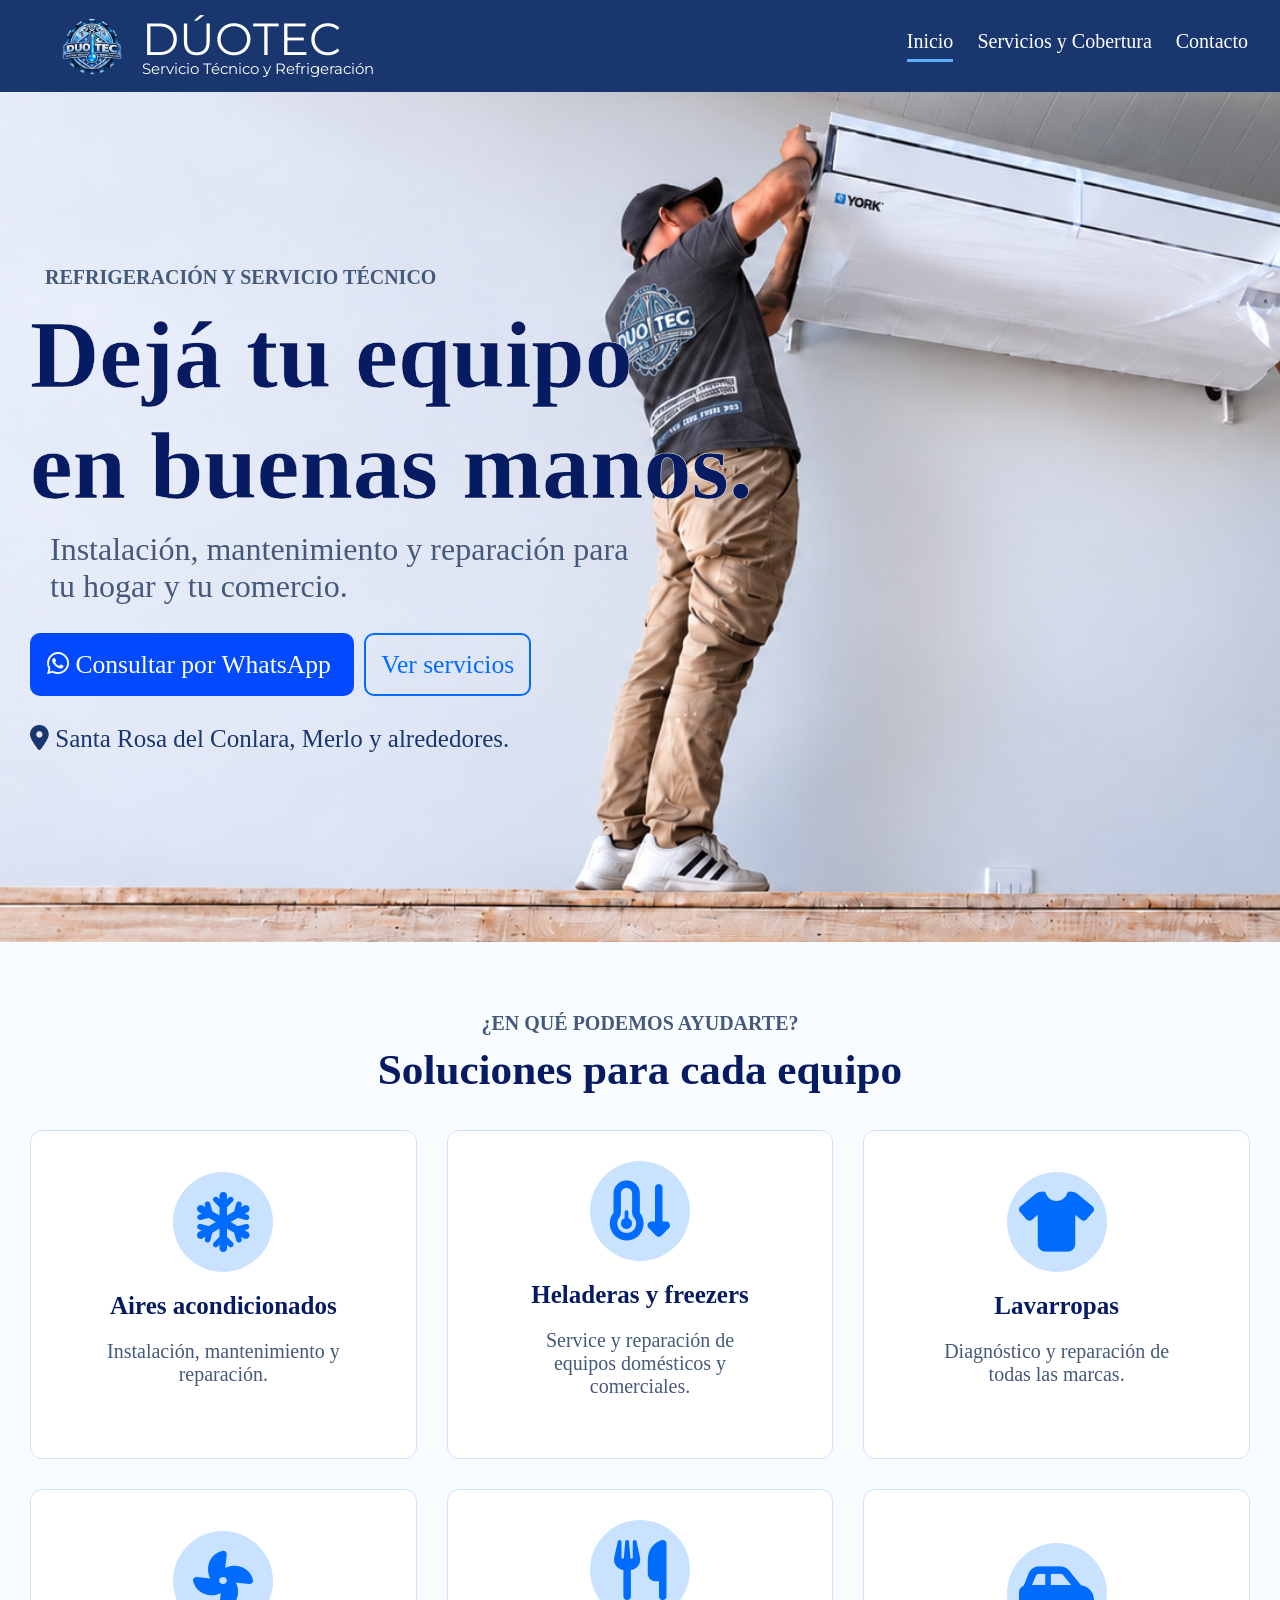
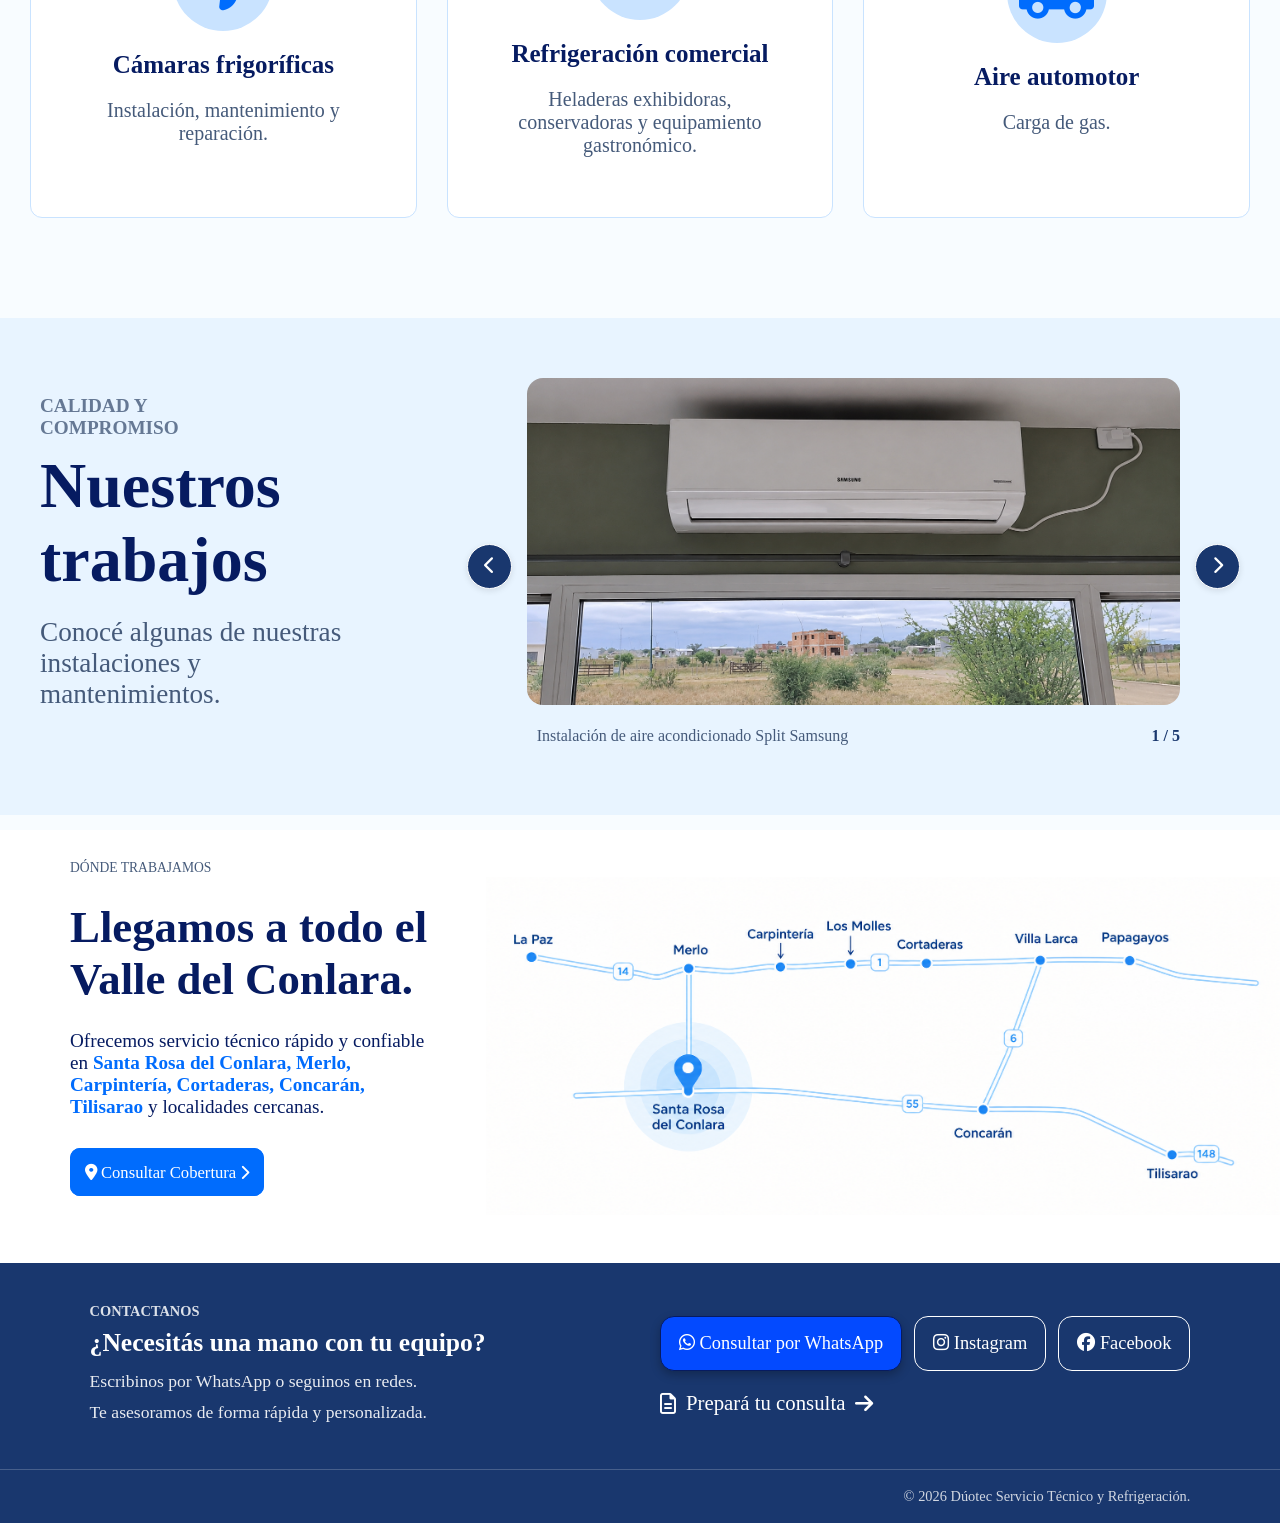
==== commit f442c60c: "Corregimos detalles menores de las páginas" ====
--- a/html/index.html
+++ b/html/index.html
@@ -152,7 +152,7 @@
           </div>
 
           <div class="carrusel">
-            <button type="button" id="anterior">
+            <button type="button" id="anterior" aria-label="Imagen anterior">
               <i class="fa-solid fa-chevron-left" aria-hidden="true"></i>
             </button>
 
@@ -180,7 +180,7 @@
               </div>
             </div>
 
-            <button type="button" id="siguiente">
+            <button type="button" id="siguiente" aria-label="Imagen siguiente">
               <i class="fa-solid fa-chevron-right" aria-hidden="true"></i>
             </button>
           </div>
--- a/css/estilos.css
+++ b/css/estilos.css
@@ -31,7 +31,10 @@
     /*Tarjetas y fondos*/
 }
 
+
+
 body {
+    background-color: #F8FCFF;
     margin: 0;
     min-height: 100vh;
     display: flex;
@@ -150,7 +153,9 @@
     margin-bottom: 10px;
     color: var(--texto-secundario);
     font-weight: 900;
-}
+
+}
+
 
 .presentacion h1 {
     color: var(--azul-titulos);
@@ -171,6 +176,8 @@
     margin-bottom: 0;
 }
 
+
+
 .botonesConsultas {
     margin-top: 45px;
 }
@@ -229,6 +236,8 @@
     justify-content: center;
     gap: 30px;
     max-width: 1500px;
+    padding: 0 30px;
+    box-sizing: border-box;
     margin: 0 auto;
     margin-bottom: 100px;
 }
@@ -253,6 +262,7 @@
     font-size: 25px;
     margin-top: 20px;
     margin-bottom: 0px;
+    text-align: center;
 }
 
 .tarjetaServicio p {
@@ -288,27 +298,35 @@
     margin-bottom: 15px;
 }
 
+.textoPresentacion h1 {
+    -webkit-text-stroke: 0.5px white;
+}
+
 .contenedorSeccion3 {
     background-color: var(--fondo-iconos);
-    display: flex;
-    justify-content: space-between;
-    align-items: center;
+    display: grid;
+    grid-template-columns: minmax(280px, 1fr) minmax(0, 2fr);
+    align-items: center;
+    gap: 40px;
     max-width: 1800px;
     margin: 0 auto;
-    padding: 60px 20px;
+    padding: 60px 40px;
+    box-sizing: border-box;
 }
 
 .textosSeccion3 {
     display: flex;
     flex-direction: column;
     justify-content: center;
-}
+    min-width: 0;
+}
+
 
 .textosSeccion3 h2 {
     color: var(--azul-titulos);
     max-width: 10ch;
-    font-size: 6rem;
-    margin-top: 0px;
+    font-size: clamp(3rem, 5vw, 6rem);
+    margin-top: 0;
     margin-bottom: 10px;
 }
 
@@ -331,42 +349,34 @@
 .carrusel {
     display: flex;
     align-items: center;
-    gap: 20px;
-}
-
-.carrusel img {
-    width: 1000px;
-    height: 500px;
-    object-fit: cover;
-    border-radius: 16px;
-    opacity: 1;
-    transition: opacity 0.3s ease;
+    gap: 15px;
+    min-width: 0;
+    width: 100%;
 }
 
 .contenedorImagenes {
     position: relative;
-    width: 1000px;
-    height: 500px;
+    width: 100%;
+    aspect-ratio: 2 / 1;
+    overflow: hidden;
+    border-radius: 16px;
 }
 
 .contenedorImagenes img {
     position: absolute;
-    top: 0;
-    left: 0;
+    inset: 0;
     width: 100%;
     height: 100%;
+    object-fit: cover;
+    object-position: center;
     opacity: 0;
-    transition: opacity 0.7s ease;
+    transition: opacity 0.4s ease;
 }
 
 .contenedorImagenes .imagenActiva {
     opacity: 1;
 }
 
-.contenedorImagenes img {
-    transition: opacity 0.4s ease;
-}
-
 .infoCarrusel {
     transition: opacity 0.2s ease;
 }
@@ -376,11 +386,12 @@
 }
 
 .carrusel button {
+    flex: 0 0 45px;
+    width: 45px;
+    height: 45px;
     background-color: var(--azul-oscuro);
     border: 1px solid var(--blanco);
     border-radius: 50%;
-    width: 45px;
-    height: 45px;
     cursor: pointer;
     font-size: 18px;
     color: var(--blanco);
@@ -398,7 +409,9 @@
 .visorCarrusel {
     display: flex;
     flex-direction: column;
-    align-items: center;
+    align-items: stretch;
+    flex: 1;
+    min-width: 0;
     gap: 12px;
 }
 
@@ -426,7 +439,7 @@
     background-image: url("../imagenes/localidadesInicio.png");
     background-repeat: no-repeat;
     background-position: center right;
-    background-size: 60%;
+    background-size: 62%;
     width: auto;
 }
 
@@ -436,9 +449,11 @@
     padding: 80px 20px;
     display: flex;
     align-items: center;
+    padding-top: 20px;
 }
 
 .textosSeccion4 {
+    width: 48%;
     max-width: 600px;
     display: flex;
     flex-direction: column;
@@ -447,8 +462,8 @@
 
 .etiquetaCobertura {
     color: var(--texto-secundario);
-    font-size: 1rem;
-    max-width: 25ch;
+    font-size: clamp(0.85rem, 1vw, 1rem);
+    max-width: clamp(18ch, 22vw, 25ch);
     margin-top: 10px;
     opacity: 1;
     margin-bottom: 10px;
@@ -456,17 +471,19 @@
 
 .contenedorSeccion4 h2 {
     color: var(--azul-titulos);
-    font-size: 3rem;
+    font-size: clamp(2rem, 3.5vw, 3rem);
     margin-top: 15px;
     margin-bottom: 10px;
+    max-width: clamp(9ch, 30vw, 16ch);
 }
 
 .descripcionCobertura {
     color: var(--azul-titulos);
-    font-size: 1.4rem;
+    font-size: clamp(1rem, 1.5vw, 11.4rem);
     margin-top: 15px;
     opacity: 1;
     margin-bottom: 45px;
+    max-width: clamp(22ch, 35vw, 38ch);
 }
 
 .descripcionCobertura strong {
@@ -475,8 +492,8 @@
 
 .bloqueBoton a {
     margin-top: 45px;
-    font-size: 1.6rem;
-    padding: 15px;
+    font-size: clamp(1rem, 1.3vw, 1.6rem);
+    padding: clamp(9px, 1vw, 15px);
     border: 2.5px solid var(--azul-botones);
     border-radius: 10px;
     text-decoration: none;
@@ -688,8 +705,9 @@
 }
 
 .img-lateral {
-    width: 500px;
-    height: 500px;
+    width: min(30vw, 500px);
+    height: auto;
+    aspect-ratio: 1 / 1;
     object-fit: cover;
     border: 12px;
     box-shadow: 0 4px 15px rgba(6, 27, 97, 0.1);
@@ -710,6 +728,7 @@
     justify-content: flex-start;
     padding-top: 0;
     margin-top: 0;
+    min-width: 0;
 }
 
 .textos h1 {
@@ -731,7 +750,7 @@
     font-size: 1.5rem;
     max-width: 600px;
     margin: 0 auto 30px;
-    text-align: start;
+    text-align: center;
 }
 
 .iconos-beneficios {
@@ -1008,10 +1027,12 @@
 }
 
 .unLista ul {
-    margin-top: 0px;
+    margin-top: 0;
+    padding-left: 25px;
     display: grid;
-    grid-template-columns: 1fr 1fr;
-    gap: 10px;
+    grid-template-columns: repeat(2, minmax(0, 1fr));
+    column-gap: 20px;
+    row-gap: 10px;
     font-size: 1.3rem;
 }
 
@@ -1088,7 +1109,6 @@
     max-width: 35ch;
 }
 
-/* TARJETAS DE CONTACTO */
 
 .tarjetasContenedor {
     margin-top: 50px;
@@ -1138,7 +1158,6 @@
     font-size: 1.6rem;
 }
 
-/* ÍCONOS GENERALES */
 
 .panelContacto .icono {
     width: 94px;
@@ -1150,7 +1169,7 @@
     box-sizing: border-box;
 }
 
-/* Círculos de WhatsApp y teléfono */
+
 
 .panelContacto .icono:not(.iconoRedes) {
     background-color: transparent;
@@ -1172,7 +1191,6 @@
     z-index: 1;
 }
 
-/* REDES SOCIALES */
 
 .panelContacto .iconoRedes {
     width: 94px;
@@ -1450,6 +1468,9 @@
     scroll-margin-top: 120px;
 }
 
+
+
+
 /* RESPONSIVE INICIO */
 
 @media (max-width: 768px) {
@@ -1498,6 +1519,7 @@
     .presentacion h1 {
         font-size: clamp(2.5rem, 9vw, 4rem);
         color: var(--blanco);
+
     }
 
     .presentacion .infoChica {
@@ -1510,6 +1532,11 @@
         margin-left: 0;
         font-size: 0.9rem;
         color: var(--bordes);
+
+    }
+
+    p.infoChica {
+        -webkit-text-stroke: 0;
     }
 
     .botonesConsultas {
@@ -1568,10 +1595,10 @@
     }
 
     .contenedorSeccion3 {
-        flex-direction: column;
+        grid-template-columns: 1fr;
         gap: 30px;
         padding: 40px 20px;
-        margin-bottom: 0px;
+        margin-bottom: 0;
     }
 
     .textosSeccion3 h2 {
@@ -1585,7 +1612,7 @@
 
     .carrusel {
         width: 100%;
-        gap: 8px;
+        gap: 5px;
     }
 
     .visorCarrusel {
@@ -1593,17 +1620,11 @@
         flex: 1;
     }
 
-    .contenedorImagenes {
-        width: 100%;
-        height: auto;
-        aspect-ratio: 2 / 1;
-    }
-
     .carrusel button {
-        flex-shrink: 0;
-        width: 35px;
-        height: 35px;
-        font-size: 14px;
+        flex: 0 0 32px;
+        width: 32px;
+        height: 32px;
+        font-size: 13px;
     }
 
     .infoCarrusel {
@@ -1622,10 +1643,24 @@
     }
 
     .contenedorSeccion4 {
-        margin-left: 0;
-        padding: 50px 20px;
-        margin-top: 0px;
-    }
+        max-width: none;
+        width: 100%;
+        margin: 0;
+        padding: 40px 25px;
+        box-sizing: border-box;
+    }
+
+    .textosSeccion4 {
+        width: 100%;
+        max-width: none;
+    }
+
+    .etiquetaCobertura,
+    .contenedorSeccion4 h2,
+    .descripcionCobertura {
+        max-width: none;
+    }
+
 
     .contenedorSeccion4 h2 {
         font-size: 2rem;
@@ -1705,24 +1740,209 @@
         line-height: 1.5;
     }
 
-    .carrusel {
-        width: 100%;
-        gap: 5px;
-    }
 
     .contenedorImagenes {
         width: 100%;
         aspect-ratio: 1.6 / 1;
     }
 
-    .carrusel button {
-        width: 32px;
-        height: 32px;
-        font-size: 13px;
-    }
-
 
     .trabajos {
         margin-bottom: 0;
     }
+
+    .contenedorFooter .contenedorBotones {
+        display: flex;
+        justify-content: center;
+        align-items: center;
+    }
+
+    .contenedorLinks {
+        display: flex;
+        align-items: center;
+    }
+
+    .contenedorFooter h2 {
+        margin-top: 10px;
+        margin-bottom: 25px;
+    }
+}
+
+/*RESPONSIVE SERVICIOS*/
+
+/* sección hero */
+@media (max-width:1250px) {
+    .contenido-hero {
+        flex-wrap: wrap;
+        justify-content: center;
+        gap: 25px;
+    }
+
+    .contenido-central {
+        flex: 0 0 100%;
+        order: -1;
+    }
+
+    .img-lateral {
+        width: calc(50% - 15px);
+        max-width: 400px;
+        height: 300px;
+    }
+
+    .textos h1 {
+        font-size: clamp(2rem, 4.5vw, 3rem);
+    }
+
+    .textos p {
+        font-size: 1.2rem;
+        max-width: 600px;
+        text-align: center;
+    }
+
+    .iconos-beneficios {
+        flex-wrap: wrap;
+        gap: 20px;
+    }
+
+    .item-beneficio {
+        font-size: 1rem;
+    }
+
+}
+
+/* sección tarjetas de servicios */
+@media (max-width: 1100px) {
+    .tarjetas {
+        grid-template-columns: 1fr;
+    }
+
+    .tarjetaAire {
+        min-height: 350px;
+    }
+
+    .tarjetasGenerales {
+        grid-template-columns: repeat(2, minmax(0, 1fr));
+        grid-template-rows: auto;
+    }
+
+    .tarjetaGeneral,
+    .tarjetaGeneral:nth-child(n+3) {
+        grid-column: span 1;
+    }
+
+    .tarjetaGeneral:last-child {
+        grid-column: 1 / -1;
+        width: 50%;
+        justify-self: center;
+    }
+
+    .tarjetaGeneral h1 {
+        font-size: 1.2rem;
+    }
+
+
+
+    .tarjetaGeneral:nth-last-child(2) p {
+        font-size: 1rem;
+    }
+}
+
+/* seccion cobertura */
+@media (max-width: 800px) {
+    .unLista ul {
+        grid-template-columns: 1fr;
+    }
+}
+
+@media (max-width: 1500px) {
+    .contenedorLoc {
+        grid-template-columns: 1fr;
+    }
+
+    .listaLoc {
+        margin-right: 55px;
+        max-width: 500px;
+        margin-left: 55px;
+    }
+
+    .contenedorLoc {
+        grid-template-columns: 1fr;
+    }
+
+    .contDer {
+        display: none;
+    }
+
+    .contIzq {
+        display: flex;
+        flex-direction: column;
+        justify-content: center;
+        align-items: center;
+        margin-left: 0;
+        margin-right: 0;
+        padding: 0 clamp(25px, 5vw, 80px);
+        box-sizing: border-box;
+        gap: 10px;
+    }
+
+    .txtIzq,
+    .listaLoc,
+    .txtFinalLoc {
+        width: 100%;
+        max-width: 100%;
+    }
+
+    .seccionLocalidades {
+        background-image: url("../imagenes/localidadesInicio.png");
+        background-repeat: no-repeat;
+        background-position: center bottom;
+        background-size: 90% auto;
+        padding-bottom: 35vw;
+
+    }
+
+    .txtFinalLoc {
+        margin-top: 0px;
+        margin-bottom: 40px;
+        gap: 8px;
+    }
+
+    .txtFinalLoc p {
+        font-size: 1.15rem;
+    }
+}
+
+@media (max-width: 768px) {
+    .tituloMarca {
+        font-size: clamp(2.2rem, 9vw, 3.5rem);
+        letter-spacing: 4px;
+        gap: 10px;
+        margin-bottom: 30px;
+    }
+
+}
+
+
+/* PÁGINA DE CONTACTO */
+
+@media (max-width: 1100px) {
+    .panelContacto {
+        grid-template-columns: 1fr;
+        gap: 40px;
+        padding: 28px;
+    }
+}
+
+@media (max-width: 600px) {
+    #formContacto>div>label {
+        min-height: 2.4em;
+        display: flex;
+        align-items: flex-end;
+    }
+
+    .nombre:nth-child(1) label,
+    .correo label {
+        font-size: 0.9rem;
+    }
+
 }
